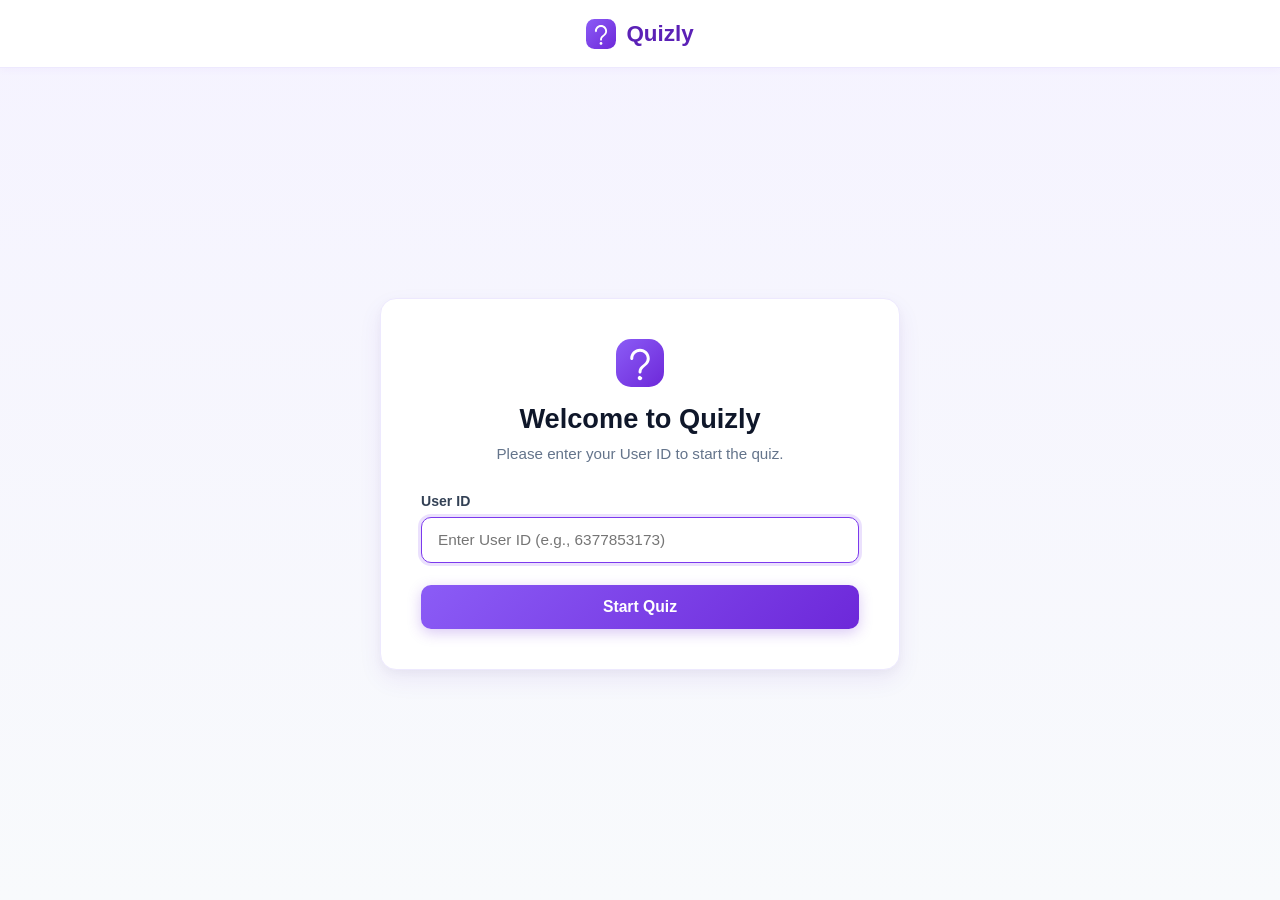
==== index.html @ 2742ebb7 "Initial quiz website" ====
<!DOCTYPE html>
<html lang="en">
<head>
  <meta charset="UTF-8">
  <meta name="viewport" content="width=device-width, initial-scale=1.0">
  <title>Quizly - Login</title>
  <link rel="stylesheet" href="style.css">
</head>

<body>

  <nav class="navbar">
    <div class="nav-brand">

      <svg class="quizly-logo-icon" width="30" height="30"
        viewBox="0 0 32 32" fill="none"
        xmlns="http://www.w3.org/2000/svg">

        <rect width="32" height="32" rx="9"
          fill="url(#nav-quizly-grad)"/>

        <path
          d="M16 6.5C12.41 6.5 9.5 9.41 9.5 13C9.5 13.55 9.95 14 10.5 14C11.05 14 11.5 13.55 11.5 13C11.5 10.51 13.51 8.5 16 8.5C18.49 8.5 20.5 10.51 20.5 13C20.5 15.02 19.12 16.19 17.69 17.41C16.32 18.58 15 19.78 15 22C15 22.55 15.45 23 16 23C16.55 23 17 22.55 17 22C17 20.42 18.06 19.46 19.31 18.39C20.88 17.05 22.5 15.53 22.5 13C22.5 9.41 19.59 6.5 16 6.5ZM16 24.5C15.17 24.5 14.5 25.17 14.5 26C14.5 26.83 15.17 27.5 16 27.5C16.83 27.5 17.5 26.83 17.5 26C17.5 25.17 16.83 24.5 16 24.5Z"
          fill="white"/>

        <defs>
          <linearGradient id="nav-quizly-grad"
            x1="0" y1="0" x2="32" y2="32"
            gradientUnits="userSpaceOnUse">

            <stop stop-color="#8B5CF6"/>
            <stop offset="1" stop-color="#6D28D9"/>

          </linearGradient>
        </defs>

      </svg>

      <span class="logo">Quizly</span>
    </div>
  </nav>


  <main class="container">

    <div class="card login-card">

      <div class="card-logo-badge">

        <svg class="quizly-badge-icon" width="48" height="48"
          viewBox="0 0 32 32" fill="none"
          xmlns="http://www.w3.org/2000/svg">

          <rect width="32" height="32" rx="10"
            fill="url(#card-quizly-grad)"/>

          <path
            d="M16 6.5C12.41 6.5 9.5 9.41 9.5 13C9.5 13.55 9.95 14 10.5 14C11.05 14 11.5 13.55 11.5 13C11.5 10.51 13.51 8.5 16 8.5C18.49 8.5 20.5 10.51 20.5 13C20.5 15.02 19.12 16.19 17.69 17.41C16.32 18.58 15 19.78 15 22C15 22.55 15.45 23 16 23C16.55 23 17 22.55 17 22C17 20.42 18.06 19.46 19.31 18.39C20.88 17.05 22.5 15.53 22.5 13C22.5 9.41 19.59 6.5 16 6.5ZM16 24.5C15.17 24.5 14.5 25.17 14.5 26C14.5 26.83 15.17 27.5 16 27.5C16.83 27.5 17.5 26.83 17.5 26C17.5 25.17 16.83 25.5 16 24.5Z"
            fill="white"/>

          <defs>
            <linearGradient id="card-quizly-grad"
              x1="0" y1="0" x2="32" y2="32"
              gradientUnits="userSpaceOnUse">

              <stop stop-color="#8B5CF6"/>
              <stop offset="1" stop-color="#6D28D9"/>

            </linearGradient>
          </defs>

        </svg>

      </div>


      <h1 class="title">Welcome to Quizly</h1>

      <p class="subtitle">
        Please enter your User ID to start the quiz.
      </p>


      <form id="userIdForm" onsubmit="handleStartQuiz(event)">

        <div class="form-group">

          <label for="userIdInput">User ID</label>

          <input
            type="text"
            id="userIdInput"
            placeholder="Enter User ID (e.g., 6377853173)"
            autocomplete="off"
            required
          >

        </div>


        <div id="errorMessage"
          class="error-message"
          style="display: none;">
        </div>


        <button type="submit" class="btn btn-primary">
          Start Quiz
        </button>

      </form>

    </div>

  </main>


  <script src="script.js"></script>

</body>
</html>
---- style.css ----
:root {
  --primary: #7c3aed;
  --primary-hover: #6d28d9;
  --primary-active: #5b21b6;

  --primary-soft: #f5f3ff;
  --primary-border: #ddd6fe;

  --secondary-bg: #f1f5f9;

  --success: #10b981;
  --success-hover: #059669;

  --danger: #ef4444;
  --danger-bg: #fef2f2;
  --danger-border: #fecaca;

  --text-main: #0f172a;
  --text-muted: #64748b;

  --card-bg: #ffffff;
  --page-bg: #f8fafc;
  --border-color: #e2e8f0;

  --radius-sm: 8px;
  --radius-md: 12px;
  --radius-lg: 16px;
}


* {
  box-sizing: border-box;
  margin: 0;
  padding: 0;
  font-family: Arial, Helvetica, sans-serif;
}


body {
  min-height: 100vh;
  background: linear-gradient(
    180deg,
    #f5f3ff 0%,
    #f8fafc 100%
  );
  color: var(--text-main);
  display: flex;
  flex-direction: column;
}



.navbar {
  height: 68px;
  background: #ffffff;
  display: flex;
  justify-content: center;
  align-items: center;
  padding: 0 32px;
  border-bottom: 1px solid #ede9fe;
  box-shadow: 0 2px 8px rgba(124, 58, 237, 0.04);
}


.nav-brand {
  display: flex;
  align-items: center;
  gap: 10px;
}


.quizly-logo-icon {
  display: block;
}


.logo {
  font-size: 1.4rem;
  font-weight: bold;
  color: var(--primary-active);
}


.container {
  width: 100%;
  max-width: 680px;
  padding: 32px 20px;
  margin: auto;
  display: flex;
  justify-content: center;
  align-items: center;
}



.card {
  width: 100%;
  max-width: 520px;
  background: var(--card-bg);
  border: 1px solid #ede9fe;
  border-radius: var(--radius-lg);
  box-shadow:
    0 10px 25px rgba(91, 33, 182, 0.07),
    0 4px 10px rgba(15, 23, 42, 0.03);
  padding: 40px;
}



.login-card {
  text-align: center;
}


.card-logo-badge {
  display: flex;
  justify-content: center;
  align-items: center;
  margin-bottom: 16px;
}


.title {
  font-size: 1.7rem;
  font-weight: bold;
  color: var(--text-main);
  text-align: center;
  margin-bottom: 8px;
}


.subtitle {
  font-size: 0.95rem;
  color: var(--text-muted);
  text-align: center;
  line-height: 1.5;
  margin-bottom: 28px;
}



.form-group {
  text-align: left;
  margin-bottom: 22px;
}


.form-group label {
  display: block;
  font-size: 0.88rem;
  font-weight: 600;
  color: #334155;
  margin-bottom: 8px;
}


.form-group input {
  width: 100%;
  padding: 13px 16px;
  font-size: 0.96rem;
  color: var(--text-main);
  background: #fafafa;
  border: 1.5px solid var(--border-color);
  border-radius: 10px;
  outline: none;
}


.form-group input:focus {
  background: #ffffff;
  border-color: var(--primary);
  box-shadow: 0 0 0 3px rgba(124, 58, 237, 0.15);
}




.error-message {
  background: var(--danger-bg);
  color: var(--danger);
  border: 1px solid var(--danger-border);
  border-radius: var(--radius-sm);
  padding: 12px 16px;
  margin-bottom: 20px;
  font-size: 0.88rem;
  text-align: center;
  line-height: 1.4;
}




.btn {
  width: 100%;
  padding: 13px 22px;
  border: none;
  border-radius: 10px;
  font-size: 0.98rem;
  font-weight: 600;
  cursor: pointer;
  transition: 0.2s;
}


.btn:disabled {
  opacity: 0.45;
  cursor: not-allowed;
}


.btn-primary {
  background: linear-gradient(
    135deg,
    #8b5cf6 0%,
    #6d28d9 100%
  );
  color: white;
  box-shadow: 0 4px 14px rgba(109, 40, 217, 0.25);
}


.btn-primary:hover:not(:disabled) {
  background: linear-gradient(
    135deg,
    #7c3aed 0%,
    #5b21b6 100%
  );
  transform: translateY(-1px);
}


.btn-secondary {
  background: var(--secondary-bg);
  color: #334155;
  border: 1px solid var(--border-color);
}


.btn-secondary:hover:not(:disabled) {
  background: #e2e8f0;
  transform: translateY(-1px);
}


.btn-success {
  background: linear-gradient(
    135deg,
    #10b981 0%,
    #059669 100%
  );
  color: white;
  box-shadow: 0 4px 14px rgba(16, 185, 129, 0.25);
}


.btn-success:hover:not(:disabled) {
  background: linear-gradient(
    135deg,
    #059669 0%,
    #047857 100%
  );
  transform: translateY(-1px);
}




.quiz-card {
  max-width: 580px;
}


.quiz-header {
  display: flex;
  justify-content: space-between;
  align-items: center;
  margin-bottom: 24px;
  padding-bottom: 16px;
  border-bottom: 1px solid #ede9fe;
}


.user-badge {
  background: var(--primary-soft);
  color: var(--primary-active);
  border: 1px solid var(--primary-border);
  padding: 6px 14px;
  border-radius: 20px;
  font-size: 0.85rem;
  font-weight: 600;
}


.question-counter {
  background: #f8fafc;
  color: var(--text-muted);
  border: 1px solid var(--border-color);
  padding: 6px 12px;
  border-radius: 20px;
  font-size: 0.88rem;
  font-weight: 600;
}


.question-section {
  margin-bottom: 28px;
}


.question-text {
  font-size: 1.25rem;
  font-weight: bold;
  line-height: 1.45;
  color: var(--text-main);
  margin-bottom: 22px;
}


.options-container {
  display: flex;
  flex-direction: column;
  gap: 12px;
}


.option-item {
  display: flex;
  align-items: center;
  padding: 15px 18px;
  border: 1.5px solid var(--border-color);
  border-radius: var(--radius-md);
  background: white;
  color: #334155;
  font-size: 0.96rem;
  line-height: 1.4;
  cursor: pointer;
  user-select: none;
}


.option-item:hover {
  background: #faf5ff;
  border-color: #c4b5fd;
}


.option-item.selected {
  background: var(--primary-soft);
  border-color: var(--primary);
  color: var(--primary-active);
  font-weight: 600;
}


.option-item input[type="radio"] {
  width: 18px;
  height: 18px;
  margin-right: 14px;
  accent-color: var(--primary);
  cursor: pointer;
}


.quiz-footer {
  display: flex;
  gap: 14px;
  justify-content: space-between;
  margin-top: 10px;
}


.quiz-footer .btn {
  flex: 1;
}




.result-card {
  max-width: 500px;
  text-align: center;
}


.result-badge-icon {
  width: 64px;
  height: 64px;
  margin: 0 auto 16px;
  display: flex;
  justify-content: center;
  align-items: center;
  background: var(--primary-soft);
  border: 1.5px solid var(--primary-border);
  border-radius: 50%;
}


.score-banner {
  display: flex;
  flex-direction: column;
  align-items: center;
  gap: 4px;
  background: linear-gradient(
    135deg,
    #f5f3ff 0%,
    #ede9fe 100%
  );
  border: 1.5px solid var(--primary-border);
  border-radius: 14px;
  padding: 22px 20px;
  margin-bottom: 24px;
}


.score-banner-label {
  font-size: 0.8rem;
  font-weight: bold;
  color: var(--primary-hover);
  text-transform: uppercase;
  letter-spacing: 0.06em;
}


.result-value.highlight {
  color: var(--primary-active);
  font-size: 2.6rem;
  font-weight: bold;
}


.result-details {
  background: #f8fafc;
  border: 1px solid var(--border-color);
  border-radius: var(--radius-md);
  padding: 18px 20px;
  margin-bottom: 28px;
}


.result-item {
  display: flex;
  justify-content: space-between;
  align-items: center;
  padding: 6px 0;
  margin-bottom: 6px;
  font-size: 0.95rem;
  border-bottom: 1px dashed #e2e8f0;
}


.result-item:last-child {
  border-bottom: none;
  margin-bottom: 0;
}


.result-label {
  color: var(--text-muted);
}


.result-value {
  color: var(--text-main);
  font-weight: bold;
}




@media (max-width: 640px) {

  .navbar {
    height: 60px;
    padding: 0 18px;
  }


  .logo {
    font-size: 1.25rem;
  }


  .container {
    padding: 18px 12px;
  }


  .card {
    padding: 28px 18px;
    border-radius: 14px;
  }


  .title {
    font-size: 1.45rem;
  }


  .subtitle {
    font-size: 0.9rem;
    margin-bottom: 22px;
  }


  .question-text {
    font-size: 1.12rem;
    margin-bottom: 18px;
  }


  .option-item {
    padding: 13px 14px;
    font-size: 0.92rem;
  }


  .quiz-footer {
    gap: 8px;
  }


  .score-banner {
    padding: 18px;
  }


  .result-value.highlight {
    font-size: 2.2rem;
  }

}
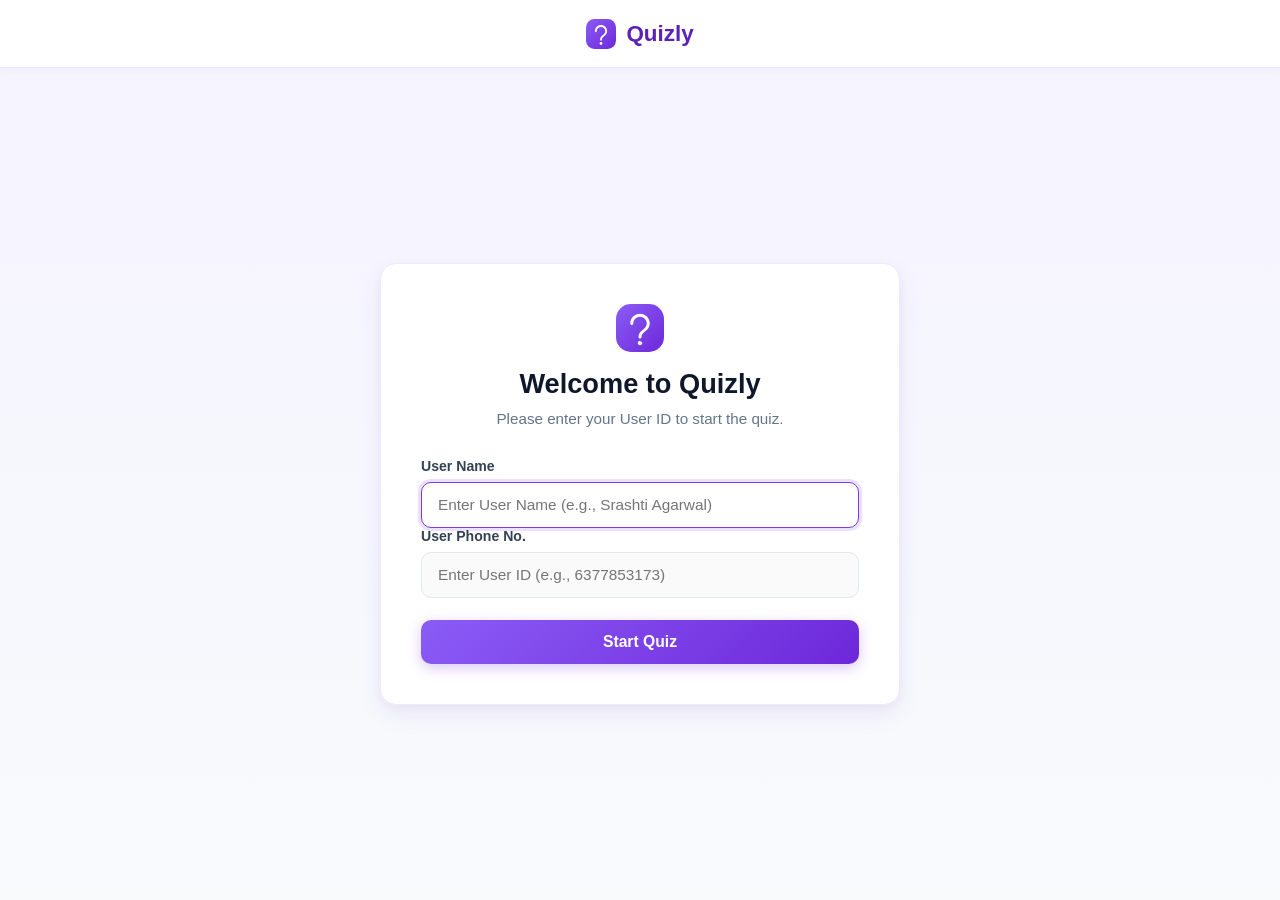
==== commit b4dc11b7: "add timer and question logic to the code" ====
--- a/index.html
+++ b/index.html
@@ -86,11 +86,22 @@
 
         <div class="form-group">
 
-          <label for="userIdInput">User ID</label>
+          <label for="userNameInput">User Name</label>
+
+          <input
+            type="text"
+            id="userNameInput"
+            placeholder="Enter User Name (e.g., Srashti Agarwal)"
+            autocomplete="off"
+            required
+          >
+          <label for="userIdInput">User Phone No.</label>
 
           <input
             type="text"
             id="userIdInput"
+            pattern="[0-9]{10}" 
+            maxlength="10"
             placeholder="Enter User ID (e.g., 6377853173)"
             autocomplete="off"
             required
--- a/style.css
+++ b/style.css
@@ -1,4 +1,3 @@
-
 :root {
   --primary: #7c3aed;
   --primary-hover: #6d28d9;
@@ -39,11 +38,9 @@
 
 body {
   min-height: 100vh;
-  background: linear-gradient(
-    180deg,
-    #f5f3ff 0%,
-    #f8fafc 100%
-  );
+  background: linear-gradient(180deg,
+      #f5f3ff 0%,
+      #f8fafc 100%);
   color: var(--text-main);
   display: flex;
   flex-direction: column;
@@ -210,22 +207,18 @@
 
 
 .btn-primary {
-  background: linear-gradient(
-    135deg,
-    #8b5cf6 0%,
-    #6d28d9 100%
-  );
+  background: linear-gradient(135deg,
+      #8b5cf6 0%,
+      #6d28d9 100%);
   color: white;
   box-shadow: 0 4px 14px rgba(109, 40, 217, 0.25);
 }
 
 
 .btn-primary:hover:not(:disabled) {
-  background: linear-gradient(
-    135deg,
-    #7c3aed 0%,
-    #5b21b6 100%
-  );
+  background: linear-gradient(135deg,
+      #7c3aed 0%,
+      #5b21b6 100%);
   transform: translateY(-1px);
 }
 
@@ -244,22 +237,18 @@
 
 
 .btn-success {
-  background: linear-gradient(
-    135deg,
-    #10b981 0%,
-    #059669 100%
-  );
+  background: linear-gradient(135deg,
+      #10b981 0%,
+      #059669 100%);
   color: white;
   box-shadow: 0 4px 14px rgba(16, 185, 129, 0.25);
 }
 
 
 .btn-success:hover:not(:disabled) {
-  background: linear-gradient(
-    135deg,
-    #059669 0%,
-    #047857 100%
-  );
+  background: linear-gradient(135deg,
+      #059669 0%,
+      #047857 100%);
   transform: translateY(-1px);
 }
 
@@ -284,6 +273,16 @@
 .user-badge {
   background: var(--primary-soft);
   color: var(--primary-active);
+  border: 1px solid var(--primary-border);
+  padding: 6px 14px;
+  border-radius: 20px;
+  font-size: 0.85rem;
+  font-weight: 600;
+}
+
+.timer-badge {
+  background: #f5dddc;
+  color: #f1482b;
   border: 1px solid var(--primary-border);
   padding: 6px 14px;
   border-radius: 20px;
@@ -401,11 +400,9 @@
   flex-direction: column;
   align-items: center;
   gap: 4px;
-  background: linear-gradient(
-    135deg,
-    #f5f3ff 0%,
-    #ede9fe 100%
-  );
+  background: linear-gradient(135deg,
+      #f5f3ff 0%,
+      #ede9fe 100%);
   border: 1.5px solid var(--primary-border);
   border-radius: 14px;
   padding: 22px 20px;
@@ -465,7 +462,419 @@
   font-weight: bold;
 }
 
-
+.text-success {
+  color: var(--success) !important;
+}
+
+.text-danger {
+  color: var(--danger) !important;
+}
+
+.text-muted {
+  color: var(--text-muted) !important;
+}
+
+.font-semibold {
+  font-weight: 600;
+}
+
+/* Result Page Container & Layout */
+.result-page-container {
+  max-width: 820px;
+  flex-direction: column;
+  gap: 24px;
+  align-items: stretch;
+}
+
+.result-page-container .result-card {
+  max-width: 100%;
+}
+
+.score-percentage-badge {
+  display: inline-block;
+  margin-top: 8px;
+  background: var(--primary);
+  color: #ffffff;
+  padding: 4px 14px;
+  border-radius: 20px;
+  font-size: 0.88rem;
+  font-weight: 700;
+  letter-spacing: 0.03em;
+  box-shadow: 0 2px 6px rgba(124, 58, 237, 0.25);
+}
+
+.result-action-buttons {
+  display: flex;
+  gap: 12px;
+  margin-top: 10px;
+}
+
+.result-action-buttons .btn {
+  flex: 1;
+  text-decoration: none;
+  display: inline-flex;
+  justify-content: center;
+  align-items: center;
+}
+
+.btn-review-jump {
+  background: linear-gradient(135deg, #7c3aed 0%, #5b21b6 100%);
+  color: #ffffff;
+}
+
+/* Review Section */
+.review-section {
+  max-width: 100%;
+  padding: 36px 32px;
+}
+
+.review-section-header {
+  margin-bottom: 22px;
+  padding-bottom: 16px;
+  border-bottom: 1px solid var(--border-color);
+}
+
+.review-title {
+  font-size: 1.45rem;
+  font-weight: 700;
+  color: var(--text-main);
+  margin-bottom: 6px;
+}
+
+.review-subtitle {
+  font-size: 0.92rem;
+  color: var(--text-muted);
+  line-height: 1.5;
+}
+
+/* Review Filter Tabs */
+.review-filter-tabs {
+  display: flex;
+  flex-wrap: wrap;
+  gap: 10px;
+  margin-bottom: 26px;
+}
+
+.filter-btn {
+  display: inline-flex;
+  align-items: center;
+  gap: 8px;
+  padding: 9px 16px;
+  background: #f8fafc;
+  color: #475569;
+  border: 1.5px solid var(--border-color);
+  border-radius: 22px;
+  font-size: 0.9rem;
+  font-weight: 600;
+  cursor: pointer;
+  transition: all 0.2s ease;
+}
+
+.filter-btn:hover {
+  background: #f1f5f9;
+  border-color: #cbd5e1;
+}
+
+.filter-btn.active {
+  background: linear-gradient(135deg, #8b5cf6 0%, #6d28d9 100%);
+  color: #ffffff;
+  border-color: transparent;
+  box-shadow: 0 4px 12px rgba(109, 40, 217, 0.22);
+}
+
+.filter-count {
+  display: inline-block;
+  padding: 2px 8px;
+  border-radius: 12px;
+  font-size: 0.78rem;
+  background: rgba(0, 0, 0, 0.07);
+}
+
+.filter-btn.active .filter-count {
+  background: rgba(255, 255, 255, 0.25);
+  color: #ffffff;
+}
+
+/* Questions Review List & Cards */
+.questions-review-list {
+  display: flex;
+  flex-direction: column;
+  gap: 20px;
+}
+
+.review-card {
+  background: #ffffff;
+  border: 1.5px solid var(--border-color);
+  border-radius: var(--radius-md);
+  padding: 22px 24px;
+  transition: box-shadow 0.2s ease;
+  box-shadow: 0 2px 6px rgba(15, 23, 42, 0.03);
+}
+
+.review-card:hover {
+  box-shadow: 0 6px 18px rgba(91, 33, 182, 0.08);
+}
+
+.review-card.card-correct {
+  border-left: 5px solid var(--success);
+}
+
+.review-card.card-incorrect {
+  border-left: 5px solid var(--danger);
+}
+
+.review-card.card-skipped {
+  border-left: 5px solid #94a3b8;
+}
+
+.review-card-header {
+  display: flex;
+  justify-content: space-between;
+  align-items: center;
+  margin-bottom: 14px;
+}
+
+.review-q-index {
+  font-size: 0.84rem;
+  font-weight: 700;
+  color: var(--text-muted);
+  text-transform: uppercase;
+  letter-spacing: 0.04em;
+}
+
+.status-badge {
+  display: inline-flex;
+  align-items: center;
+  gap: 5px;
+  padding: 4px 12px;
+  border-radius: 16px;
+  font-size: 0.82rem;
+  font-weight: 700;
+}
+
+.badge-correct {
+  background: #ecfdf5;
+  color: #065f46;
+  border: 1px solid #a7f3d0;
+}
+
+.badge-incorrect {
+  background: var(--danger-bg);
+  color: #991b1b;
+  border: 1px solid var(--danger-border);
+}
+
+.badge-skipped {
+  background: #f1f5f9;
+  color: #475569;
+  border: 1px solid #cbd5e1;
+}
+
+.review-question-text {
+  font-size: 1.1rem;
+  font-weight: 700;
+  color: var(--text-main);
+  line-height: 1.5;
+  margin-bottom: 18px;
+}
+
+/* Options Container */
+.review-options-container {
+  display: flex;
+  flex-direction: column;
+  gap: 10px;
+  margin-bottom: 16px;
+}
+
+.review-option-item {
+  display: flex;
+  justify-content: space-between;
+  align-items: center;
+  padding: 12px 16px;
+  border-radius: var(--radius-sm);
+  border: 1.5px solid var(--border-color);
+  background: #fafafa;
+  font-size: 0.94rem;
+  line-height: 1.4;
+  gap: 12px;
+  transition: all 0.15s ease;
+}
+
+.review-option-item .option-left {
+  display: flex;
+  align-items: center;
+  gap: 12px;
+}
+
+.option-letter-badge {
+  display: inline-flex;
+  align-items: center;
+  justify-content: center;
+  width: 26px;
+  height: 26px;
+  border-radius: 50%;
+  background: #e2e8f0;
+  color: #334155;
+  font-weight: 700;
+  font-size: 0.82rem;
+  flex-shrink: 0;
+}
+
+.option-text-content {
+  color: #334155;
+}
+
+.option-pill-tag {
+  display: inline-flex;
+  align-items: center;
+  padding: 3px 10px;
+  border-radius: 12px;
+  font-size: 0.78rem;
+  font-weight: 700;
+  white-space: nowrap;
+  flex-shrink: 0;
+}
+
+.tag-success {
+  background: #d1fae5;
+  color: #065f46;
+  border: 1px solid #6ee7b7;
+}
+
+.tag-danger {
+  background: #fee2e2;
+  color: #991b1b;
+  border: 1px solid #fca5a5;
+}
+
+.tag-correct-key {
+  background: #ecfdf5;
+  color: #047857;
+  border: 1px solid #a7f3d0;
+}
+
+.review-option-item.is-user-correct {
+  background: #f0fdf4;
+  border-color: #34d399;
+}
+
+.review-option-item.is-user-correct .option-letter-badge {
+  background: #10b981;
+  color: #ffffff;
+}
+
+.review-option-item.is-user-wrong {
+  background: #fff1f2;
+  border-color: #f87171;
+}
+
+.review-option-item.is-user-wrong .option-letter-badge {
+  background: #ef4444;
+  color: #ffffff;
+}
+
+.review-option-item.is-correct-answer {
+  background: #f0fdf4;
+  border-color: #6ee7b7;
+  border-style: dashed;
+}
+
+.review-option-item.is-correct-answer .option-letter-badge {
+  background: #10b981;
+  color: #ffffff;
+}
+
+.review-option-item.is-neutral {
+  background: #ffffff;
+  border-color: #e2e8f0;
+  color: #64748b;
+}
+
+/* Answer Summary Callout */
+.review-answer-summary {
+  background: #f8fafc;
+  border-radius: var(--radius-sm);
+  border: 1px solid var(--border-color);
+  padding: 13px 16px;
+  display: flex;
+  flex-direction: column;
+  gap: 6px;
+}
+
+.review-answer-summary.summary-correct {
+  background: #f0fdf4;
+  border-color: #bbf7d0;
+}
+
+.review-answer-summary.summary-incorrect {
+  background: #fef2f2;
+  border-color: #fecaca;
+}
+
+.review-answer-summary.summary-skipped {
+  background: #f8fafc;
+  border-color: #e2e8f0;
+}
+
+.summary-line {
+  display: flex;
+  flex-wrap: wrap;
+  gap: 8px;
+  font-size: 0.9rem;
+  align-items: baseline;
+}
+
+.summary-label {
+  font-weight: 700;
+  color: #334155;
+  min-width: 105px;
+}
+
+.summary-value {
+  font-weight: 500;
+}
+
+/* Review Empty State */
+.review-empty-state {
+  text-align: center;
+  padding: 38px 20px;
+  background: #f8fafc;
+  border-radius: var(--radius-md);
+  border: 1.5px dashed var(--border-color);
+}
+
+.review-empty-state .empty-icon {
+  font-size: 2.2rem;
+  margin-bottom: 8px;
+}
+
+.review-empty-state .empty-title {
+  font-size: 1.12rem;
+  font-weight: 700;
+  color: var(--text-main);
+  margin-bottom: 4px;
+}
+
+.review-empty-state .empty-desc {
+  font-size: 0.9rem;
+  color: var(--text-muted);
+}
+
+/* Review Bottom Actions */
+.review-bottom-actions {
+  margin-top: 28px;
+  display: flex;
+  gap: 12px;
+  justify-content: center;
+}
+
+.review-bottom-actions .btn {
+  max-width: 220px;
+  text-decoration: none;
+  display: inline-flex;
+  justify-content: center;
+  align-items: center;
+}
 
 
 @media (max-width: 640px) {
@@ -487,8 +896,16 @@
 
 
   .card {
-    padding: 28px 18px;
+    padding: 24px 16px;
     border-radius: 14px;
+  }
+
+  .review-section {
+    padding: 22px 14px;
+  }
+
+  .review-card {
+    padding: 18px 14px;
   }
 
 
@@ -529,4 +946,36 @@
     font-size: 2.2rem;
   }
 
+  .result-action-buttons {
+    flex-direction: column;
+  }
+
+  .review-bottom-actions {
+    flex-direction: column;
+    align-items: stretch;
+  }
+
+  .review-bottom-actions .btn {
+    max-width: 100%;
+  }
+
+  .review-filter-tabs {
+    gap: 6px;
+  }
+
+  .filter-btn {
+    padding: 8px 12px;
+    font-size: 0.82rem;
+  }
+
+  .review-option-item {
+    flex-direction: column;
+    align-items: flex-start;
+    gap: 6px;
+  }
+
+  .option-pill-tag {
+    align-self: flex-start;
+  }
+
 }
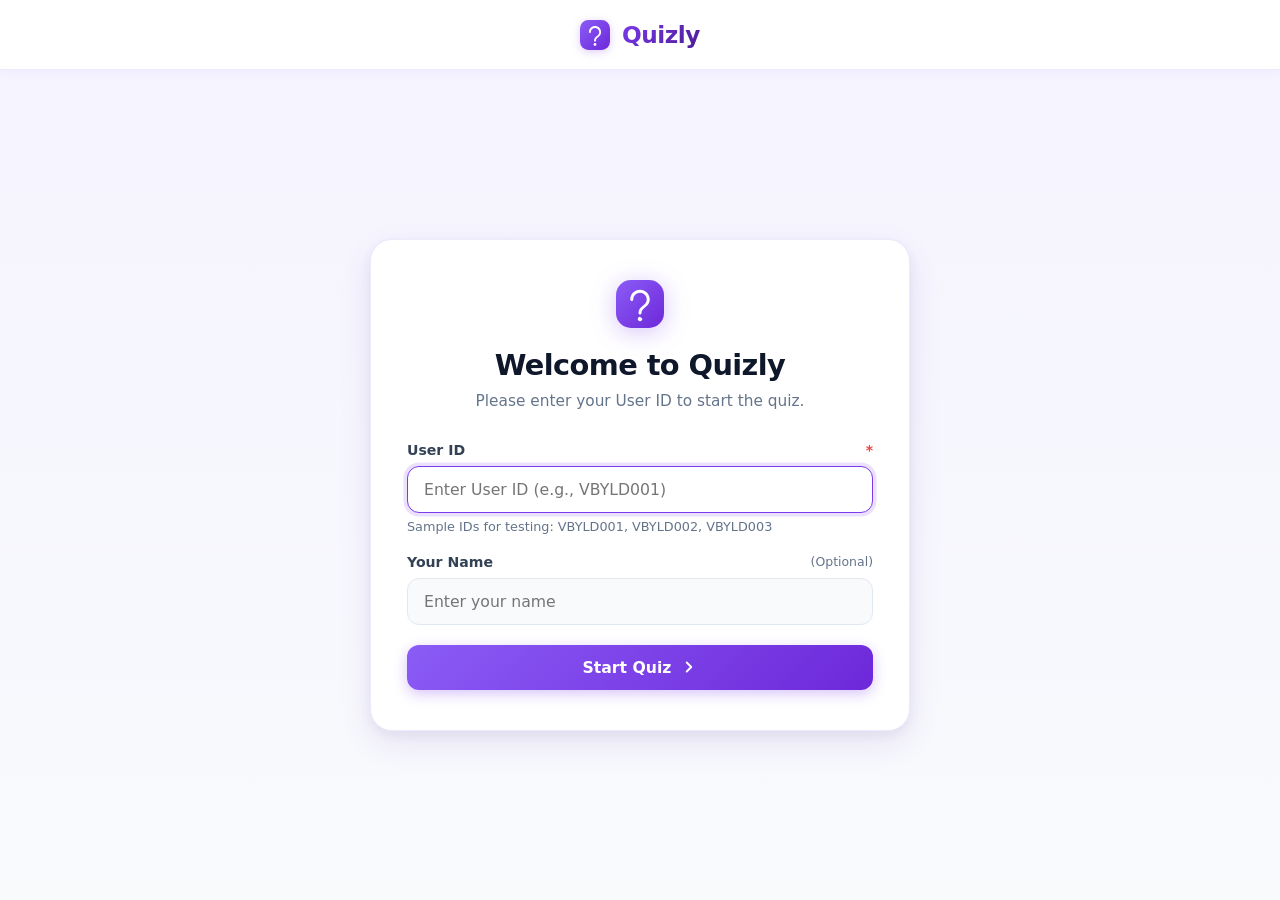
==== commit e675eef7: "Improved quiz design and submit popup" ====
--- a/index.html
+++ b/index.html
@@ -85,39 +85,37 @@
       <form id="userIdForm" onsubmit="handleStartQuiz(event)">
 
         <div class="form-group">
+          <label for="userIdInput">User ID <span class="required-star">*</span></label>
+          <input
+            type="text"
+            id="userIdInput"
+            placeholder="Enter User ID (e.g., VBYLD001)"
+            autocomplete="off"
+            required
+          >
+          <span class="field-hint">Sample IDs for testing: VBYLD001, VBYLD002, VBYLD003</span>
+        </div>
 
-          <label for="userNameInput">User Name</label>
-
+        <div class="form-group">
+          <label for="userNameInput">Your Name <span class="optional-tag">(Optional)</span></label>
           <input
             type="text"
             id="userNameInput"
-            placeholder="Enter User Name (e.g., Srashti Agarwal)"
+            placeholder="Enter your name"
             autocomplete="off"
-            required
           >
-          <label for="userIdInput">User Phone No.</label>
-
-          <input
-            type="text"
-            id="userIdInput"
-            pattern="[0-9]{10}" 
-            maxlength="10"
-            placeholder="Enter User ID (e.g., 6377853173)"
-            autocomplete="off"
-            required
-          >
-
         </div>
-
 
         <div id="errorMessage"
           class="error-message"
           style="display: none;">
         </div>
 
-
-        <button type="submit" class="btn btn-primary">
-          Start Quiz
+        <button type="submit" class="btn btn-primary btn-start">
+          <span>Start Quiz</span>
+          <svg width="18" height="18" viewBox="0 0 24 24" fill="none" stroke="currentColor" stroke-width="2.5" stroke-linecap="round" stroke-linejoin="round">
+            <polyline points="9 18 15 12 9 6"></polyline>
+          </svg>
         </button>
 
       </form>
--- a/style.css
+++ b/style.css
@@ -2,273 +2,342 @@
   --primary: #7c3aed;
   --primary-hover: #6d28d9;
   --primary-active: #5b21b6;
-
   --primary-soft: #f5f3ff;
   --primary-border: #ddd6fe;
 
-  --secondary-bg: #f1f5f9;
+  --secondary-bg: #f8fafc;
+  --secondary-hover: #f1f5f9;
+  --secondary-border: #e2e8f0;
 
   --success: #10b981;
   --success-hover: #059669;
+  --success-soft: #ecfdf5;
+  --success-border: #a7f3d0;
+
+  --warning: #f59e0b;
+  --warning-soft: #fffbeb;
+  --warning-border: #fde68a;
 
   --danger: #ef4444;
+  --danger-hover: #dc2626;
   --danger-bg: #fef2f2;
   --danger-border: #fecaca;
 
   --text-main: #0f172a;
+  --text-secondary: #334155;
   --text-muted: #64748b;
 
   --card-bg: #ffffff;
-  --page-bg: #f8fafc;
+  --page-bg-start: #f5f3ff;
+  --page-bg-end: #f8fafc;
   --border-color: #e2e8f0;
 
   --radius-sm: 8px;
   --radius-md: 12px;
-  --radius-lg: 16px;
-}
-
+  --radius-lg: 18px;
+  --radius-xl: 22px;
+
+  --shadow-sm: 0 1px 3px rgba(15, 23, 42, 0.06);
+  --shadow-md: 0 4px 14px rgba(91, 33, 182, 0.08), 0 2px 6px rgba(15, 23, 42, 0.04);
+  --shadow-lg: 0 12px 32px rgba(91, 33, 182, 0.1), 0 4px 12px rgba(15, 23, 42, 0.05);
+  --shadow-primary: 0 4px 14px rgba(124, 58, 237, 0.3);
+  --shadow-success: 0 4px 14px rgba(16, 185, 129, 0.28);
+}
 
 * {
   box-sizing: border-box;
   margin: 0;
   padding: 0;
-  font-family: Arial, Helvetica, sans-serif;
-}
-
+  font-family: system-ui, -apple-system, BlinkMacSystemFont, "Segoe UI", Roboto, "Helvetica Neue", Arial, sans-serif;
+}
 
 body {
   min-height: 100vh;
-  background: linear-gradient(180deg,
-      #f5f3ff 0%,
-      #f8fafc 100%);
+  background: linear-gradient(180deg, var(--page-bg-start) 0%, var(--page-bg-end) 100%);
   color: var(--text-main);
   display: flex;
   flex-direction: column;
-}
-
-
-
+  -webkit-font-smoothing: antialiased;
+}
+
+/* Navbar */
 .navbar {
-  height: 68px;
+  height: 70px;
   background: #ffffff;
   display: flex;
   justify-content: center;
   align-items: center;
-  padding: 0 32px;
+  padding: 0 24px;
   border-bottom: 1px solid #ede9fe;
-  box-shadow: 0 2px 8px rgba(124, 58, 237, 0.04);
-}
-
+  box-shadow: 0 2px 10px rgba(124, 58, 237, 0.05);
+  position: sticky;
+  top: 0;
+  z-index: 50;
+}
 
 .nav-brand {
   display: flex;
   align-items: center;
-  gap: 10px;
-}
-
+  gap: 12px;
+}
 
 .quizly-logo-icon {
   display: block;
-}
-
+  filter: drop-shadow(0 2px 4px rgba(124, 58, 237, 0.25));
+}
 
 .logo {
-  font-size: 1.4rem;
-  font-weight: bold;
-  color: var(--primary-active);
-}
-
-
+  font-size: 1.45rem;
+  font-weight: 800;
+  letter-spacing: -0.02em;
+  background: linear-gradient(135deg, #7c3aed 0%, #4c1d95 100%);
+  -webkit-background-clip: text;
+  -webkit-text-fill-color: transparent;
+}
+
+/* Layout Container */
 .container {
   width: 100%;
   max-width: 680px;
-  padding: 32px 20px;
+  padding: 40px 20px;
   margin: auto;
   display: flex;
   justify-content: center;
   align-items: center;
 }
 
-
-
+/* Cards */
 .card {
   width: 100%;
-  max-width: 520px;
+  max-width: 540px;
   background: var(--card-bg);
   border: 1px solid #ede9fe;
-  border-radius: var(--radius-lg);
-  box-shadow:
-    0 10px 25px rgba(91, 33, 182, 0.07),
-    0 4px 10px rgba(15, 23, 42, 0.03);
-  padding: 40px;
-}
-
-
+  border-radius: var(--radius-xl);
+  box-shadow: var(--shadow-lg);
+  padding: 40px 36px;
+  transition: transform 0.2s ease, box-shadow 0.2s ease;
+}
 
 .login-card {
   text-align: center;
 }
 
-
 .card-logo-badge {
   display: flex;
   justify-content: center;
   align-items: center;
-  margin-bottom: 16px;
-}
-
+  margin-bottom: 20px;
+}
+
+.quizly-badge-icon {
+  filter: drop-shadow(0 4px 12px rgba(124, 58, 237, 0.3));
+}
 
 .title {
-  font-size: 1.7rem;
-  font-weight: bold;
+  font-size: 1.8rem;
+  font-weight: 800;
   color: var(--text-main);
-  text-align: center;
+  letter-spacing: -0.02em;
   margin-bottom: 8px;
 }
 
-
 .subtitle {
-  font-size: 0.95rem;
+  font-size: 0.96rem;
   color: var(--text-muted);
-  text-align: center;
   line-height: 1.5;
   margin-bottom: 28px;
 }
 
-
-
+/* Form Styling */
 .form-group {
   text-align: left;
-  margin-bottom: 22px;
-}
-
+  margin-bottom: 20px;
+}
 
 .form-group label {
-  display: block;
+  display: flex;
+  align-items: center;
+  justify-content: space-between;
   font-size: 0.88rem;
-  font-weight: 600;
+  font-weight: 700;
   color: #334155;
   margin-bottom: 8px;
 }
 
+.required-star {
+  color: var(--danger);
+  font-weight: 700;
+}
+
+.optional-tag {
+  font-size: 0.78rem;
+  color: var(--text-muted);
+  font-weight: 500;
+}
 
 .form-group input {
   width: 100%;
   padding: 13px 16px;
-  font-size: 0.96rem;
+  font-size: 0.98rem;
   color: var(--text-main);
-  background: #fafafa;
+  background: #f8fafc;
   border: 1.5px solid var(--border-color);
-  border-radius: 10px;
+  border-radius: var(--radius-md);
   outline: none;
-}
-
+  transition: all 0.2s ease;
+}
+
+.form-group input:hover {
+  border-color: #cbd5e1;
+  background: #ffffff;
+}
 
 .form-group input:focus {
   background: #ffffff;
   border-color: var(--primary);
-  box-shadow: 0 0 0 3px rgba(124, 58, 237, 0.15);
-}
-
-
-
-
+  box-shadow: 0 0 0 3.5px rgba(124, 58, 237, 0.15);
+}
+
+.field-hint {
+  display: block;
+  font-size: 0.8rem;
+  color: var(--text-muted);
+  margin-top: 6px;
+}
+
+/* Error Message */
 .error-message {
   background: var(--danger-bg);
   color: var(--danger);
-  border: 1px solid var(--danger-border);
-  border-radius: var(--radius-sm);
+  border: 1.5px solid var(--danger-border);
+  border-radius: var(--radius-md);
   padding: 12px 16px;
   margin-bottom: 20px;
   font-size: 0.88rem;
+  font-weight: 600;
   text-align: center;
   line-height: 1.4;
-}
-
-
-
-
+  animation: fadeIn 0.2s ease;
+}
+
+@keyframes fadeIn {
+  from { opacity: 0; transform: translateY(-4px); }
+  to { opacity: 1; transform: translateY(0); }
+}
+
+/* Buttons */
 .btn {
   width: 100%;
-  padding: 13px 22px;
+  padding: 13px 24px;
   border: none;
-  border-radius: 10px;
+  border-radius: var(--radius-md);
   font-size: 0.98rem;
-  font-weight: 600;
+  font-weight: 700;
   cursor: pointer;
-  transition: 0.2s;
-}
-
+  display: inline-flex;
+  justify-content: center;
+  align-items: center;
+  gap: 8px;
+  transition: all 0.2s ease;
+  user-select: none;
+}
 
 .btn:disabled {
   opacity: 0.45;
   cursor: not-allowed;
-}
-
+  transform: none !important;
+  box-shadow: none !important;
+}
 
 .btn-primary {
-  background: linear-gradient(135deg,
-      #8b5cf6 0%,
-      #6d28d9 100%);
-  color: white;
-  box-shadow: 0 4px 14px rgba(109, 40, 217, 0.25);
-}
-
+  background: linear-gradient(135deg, #8b5cf6 0%, #6d28d9 100%);
+  color: #ffffff;
+  box-shadow: var(--shadow-primary);
+}
 
 .btn-primary:hover:not(:disabled) {
-  background: linear-gradient(135deg,
-      #7c3aed 0%,
-      #5b21b6 100%);
-  transform: translateY(-1px);
-}
-
+  background: linear-gradient(135deg, #7c3aed 0%, #5b21b6 100%);
+  transform: translateY(-2px);
+  box-shadow: 0 6px 18px rgba(109, 40, 217, 0.35);
+}
+
+.btn-primary:active:not(:disabled) {
+  transform: translateY(0);
+  box-shadow: var(--shadow-primary);
+}
 
 .btn-secondary {
-  background: var(--secondary-bg);
-  color: #334155;
-  border: 1px solid var(--border-color);
-}
-
+  background: #ffffff;
+  color: var(--text-secondary);
+  border: 1.5px solid var(--border-color);
+  box-shadow: var(--shadow-sm);
+}
 
 .btn-secondary:hover:not(:disabled) {
-  background: #e2e8f0;
-  transform: translateY(-1px);
-}
-
+  background: #f8fafc;
+  border-color: #cbd5e1;
+  color: var(--text-main);
+  transform: translateY(-2px);
+  box-shadow: var(--shadow-md);
+}
+
+.btn-secondary:active:not(:disabled) {
+  transform: translateY(0);
+}
 
 .btn-success {
-  background: linear-gradient(135deg,
-      #10b981 0%,
-      #059669 100%);
-  color: white;
-  box-shadow: 0 4px 14px rgba(16, 185, 129, 0.25);
-}
-
+  background: linear-gradient(135deg, #10b981 0%, #059669 100%);
+  color: #ffffff;
+  box-shadow: var(--shadow-success);
+}
 
 .btn-success:hover:not(:disabled) {
-  background: linear-gradient(135deg,
-      #059669 0%,
-      #047857 100%);
-  transform: translateY(-1px);
-}
-
-
-
-
+  background: linear-gradient(135deg, #059669 0%, #047857 100%);
+  transform: translateY(-2px);
+  box-shadow: 0 6px 18px rgba(16, 185, 129, 0.35);
+}
+
+.btn-success:active:not(:disabled) {
+  transform: translateY(0);
+  box-shadow: var(--shadow-success);
+}
+
+/* Quiz Card & Layout */
 .quiz-card {
-  max-width: 580px;
-}
-
-
+  max-width: 620px;
+  padding: 36px 36px 32px;
+}
+
+/* Progress Bar */
+.quiz-progress-wrapper {
+  margin-bottom: 22px;
+}
+
+.quiz-progress-track {
+  width: 100%;
+  height: 7px;
+  background: #ede9fe;
+  border-radius: 10px;
+  overflow: hidden;
+}
+
+.quiz-progress-fill {
+  height: 100%;
+  background: linear-gradient(90deg, #8b5cf6 0%, #6d28d9 100%);
+  border-radius: 10px;
+  transition: width 0.35s cubic-bezier(0.4, 0, 0.2, 1);
+}
+
+/* Quiz Header */
 .quiz-header {
   display: flex;
   justify-content: space-between;
   align-items: center;
+  gap: 8px;
   margin-bottom: 24px;
-  padding-bottom: 16px;
-  border-bottom: 1px solid #ede9fe;
-}
-
+  padding-bottom: 18px;
+  border-bottom: 1px solid #f1f5f9;
+}
 
 .user-badge {
   background: var(--primary-soft);
@@ -277,19 +346,22 @@
   padding: 6px 14px;
   border-radius: 20px;
   font-size: 0.85rem;
-  font-weight: 600;
+  font-weight: 700;
+  letter-spacing: 0.01em;
 }
 
 .timer-badge {
-  background: #f5dddc;
-  color: #f1482b;
-  border: 1px solid var(--primary-border);
+  background: #fff1f2;
+  color: #e11d48;
+  border: 1px solid #fecdd3;
   padding: 6px 14px;
   border-radius: 20px;
   font-size: 0.85rem;
-  font-weight: 600;
-}
-
+  font-weight: 700;
+  display: inline-flex;
+  align-items: center;
+  gap: 5px;
+}
 
 .question-counter {
   background: #f8fafc;
@@ -297,134 +369,309 @@
   border: 1px solid var(--border-color);
   padding: 6px 12px;
   border-radius: 20px;
-  font-size: 0.88rem;
-  font-weight: 600;
-}
-
-
+  font-size: 0.85rem;
+  font-weight: 700;
+}
+
+/* Question Section */
 .question-section {
   margin-bottom: 28px;
 }
 
-
 .question-text {
   font-size: 1.25rem;
-  font-weight: bold;
-  line-height: 1.45;
+  font-weight: 800;
+  line-height: 1.5;
   color: var(--text-main);
   margin-bottom: 22px;
-}
-
-
+  letter-spacing: -0.01em;
+}
+
+/* Options Container & Cards */
 .options-container {
   display: flex;
   flex-direction: column;
   gap: 12px;
 }
 
-
 .option-item {
   display: flex;
   align-items: center;
-  padding: 15px 18px;
+  padding: 14px 18px;
   border: 1.5px solid var(--border-color);
   border-radius: var(--radius-md);
-  background: white;
-  color: #334155;
-  font-size: 0.96rem;
+  background: #ffffff;
+  color: var(--text-secondary);
+  font-size: 0.98rem;
   line-height: 1.4;
   cursor: pointer;
   user-select: none;
-}
-
+  transition: all 0.2s cubic-bezier(0.4, 0, 0.2, 1);
+  position: relative;
+}
 
 .option-item:hover {
   background: #faf5ff;
   border-color: #c4b5fd;
-}
-
+  transform: translateY(-2px);
+  box-shadow: 0 4px 12px rgba(124, 58, 237, 0.08);
+}
 
 .option-item.selected {
   background: var(--primary-soft);
   border-color: var(--primary);
   color: var(--primary-active);
   font-weight: 600;
-}
-
+  box-shadow: 0 0 0 3px rgba(124, 58, 237, 0.14), 0 4px 12px rgba(124, 58, 237, 0.1);
+  transform: translateY(-1px);
+}
 
 .option-item input[type="radio"] {
-  width: 18px;
-  height: 18px;
+  position: absolute;
+  opacity: 0;
+  width: 0;
+  height: 0;
+  pointer-events: none;
+}
+
+.option-letter {
+  display: inline-flex;
+  justify-content: center;
+  align-items: center;
+  width: 32px;
+  height: 32px;
+  border-radius: 8px;
+  background: #f1f5f9;
+  color: #475569;
+  font-size: 0.88rem;
+  font-weight: 800;
   margin-right: 14px;
-  accent-color: var(--primary);
-  cursor: pointer;
-}
-
-
+  flex-shrink: 0;
+  transition: all 0.2s ease;
+}
+
+.option-item:hover .option-letter {
+  background: #ede9fe;
+  color: var(--primary);
+}
+
+.option-item.selected .option-letter {
+  background: var(--primary);
+  color: #ffffff;
+}
+
+.option-text {
+  flex: 1;
+}
+
+.option-check-circle {
+  width: 20px;
+  height: 20px;
+  border-radius: 50%;
+  border: 2px solid #cbd5e1;
+  margin-left: 12px;
+  flex-shrink: 0;
+  position: relative;
+  transition: all 0.2s ease;
+}
+
+.option-item:hover .option-check-circle {
+  border-color: #a78bfa;
+}
+
+.option-item.selected .option-check-circle {
+  border-color: var(--primary);
+  background: var(--primary);
+}
+
+.option-item.selected .option-check-circle::after {
+  content: "";
+  position: absolute;
+  top: 5px;
+  left: 2px;
+  width: 10px;
+  height: 5px;
+  border-left: 2px solid white;
+  border-bottom: 2px solid white;
+  transform: rotate(-45deg);
+}
+
+/* Quiz Footer Navigation */
 .quiz-footer {
   display: flex;
   gap: 14px;
   justify-content: space-between;
-  margin-top: 10px;
-}
-
+  margin-top: 24px;
+  padding-top: 18px;
+  border-top: 1px solid #f1f5f9;
+}
 
 .quiz-footer .btn {
   flex: 1;
 }
 
-
-
-
+/* Custom Confirmation Modal */
+.modal-backdrop {
+  position: fixed;
+  top: 0;
+  left: 0;
+  right: 0;
+  bottom: 0;
+  background: rgba(15, 23, 42, 0.55);
+  backdrop-filter: blur(4px);
+  -webkit-backdrop-filter: blur(4px);
+  display: flex;
+  justify-content: center;
+  align-items: center;
+  padding: 20px;
+  z-index: 1000;
+  animation: modalBackdropFade 0.2s ease;
+}
+
+@keyframes modalBackdropFade {
+  from { opacity: 0; }
+  to { opacity: 1; }
+}
+
+.modal-card {
+  width: 100%;
+  max-width: 440px;
+  background: #ffffff;
+  border-radius: var(--radius-xl);
+  padding: 32px 28px 28px;
+  text-align: center;
+  box-shadow: 0 20px 40px rgba(15, 23, 42, 0.2);
+  border: 1px solid #ede9fe;
+  animation: modalPop 0.25s cubic-bezier(0.34, 1.56, 0.64, 1);
+}
+
+@keyframes modalPop {
+  from { transform: scale(0.92); opacity: 0; }
+  to { transform: scale(1); opacity: 1; }
+}
+
+.modal-icon-badge {
+  width: 58px;
+  height: 58px;
+  margin: 0 auto 16px;
+  display: flex;
+  justify-content: center;
+  align-items: center;
+  background: var(--warning-soft);
+  color: var(--warning);
+  border: 1.5px solid var(--warning-border);
+  border-radius: 50%;
+}
+
+.modal-title {
+  font-size: 1.45rem;
+  font-weight: 800;
+  color: var(--text-main);
+  margin-bottom: 10px;
+}
+
+.modal-message {
+  font-size: 0.98rem;
+  color: var(--text-secondary);
+  line-height: 1.5;
+  margin-bottom: 8px;
+}
+
+.modal-message strong {
+  color: var(--primary);
+  font-weight: 700;
+}
+
+.modal-submessage {
+  font-size: 0.92rem;
+  color: var(--text-muted);
+  line-height: 1.5;
+  margin-bottom: 24px;
+}
+
+.modal-actions {
+  display: flex;
+  gap: 12px;
+  justify-content: center;
+}
+
+.modal-btn {
+  flex: 1;
+  padding: 12px 18px;
+}
+
+/* Result Card */
 .result-card {
-  max-width: 500px;
+  max-width: 520px;
   text-align: center;
 }
 
-
 .result-badge-icon {
-  width: 64px;
-  height: 64px;
-  margin: 0 auto 16px;
-  display: flex;
-  justify-content: center;
-  align-items: center;
-  background: var(--primary-soft);
+  width: 68px;
+  height: 68px;
+  margin: 0 auto 18px;
+  display: flex;
+  justify-content: center;
+  align-items: center;
+  background: linear-gradient(135deg, #ede9fe 0%, #ddd6fe 100%);
+  color: var(--primary);
+  border: 2px solid var(--primary-border);
+  border-radius: 50%;
+  box-shadow: 0 4px 14px rgba(124, 58, 237, 0.15);
+}
+
+.score-banner {
+  display: flex;
+  flex-direction: column;
+  align-items: center;
+  gap: 6px;
+  background: linear-gradient(135deg, #f5f3ff 0%, #ede9fe 100%);
   border: 1.5px solid var(--primary-border);
-  border-radius: 50%;
-}
-
-
-.score-banner {
-  display: flex;
-  flex-direction: column;
-  align-items: center;
-  gap: 4px;
-  background: linear-gradient(135deg,
-      #f5f3ff 0%,
-      #ede9fe 100%);
-  border: 1.5px solid var(--primary-border);
-  border-radius: 14px;
-  padding: 22px 20px;
-  margin-bottom: 24px;
-}
-
+  border-radius: var(--radius-lg);
+  padding: 24px 20px;
+  margin-bottom: 26px;
+}
 
 .score-banner-label {
   font-size: 0.8rem;
-  font-weight: bold;
+  font-weight: 800;
   color: var(--primary-hover);
   text-transform: uppercase;
-  letter-spacing: 0.06em;
-}
-
+  letter-spacing: 0.08em;
+}
+
+.score-display-row {
+  display: flex;
+  align-items: baseline;
+  gap: 4px;
+}
 
 .result-value.highlight {
   color: var(--primary-active);
-  font-size: 2.6rem;
-  font-weight: bold;
-}
-
+  font-size: 2.8rem;
+  font-weight: 900;
+  line-height: 1;
+}
+
+.score-percentage-badge {
+  display: inline-block;
+  margin-top: 4px;
+  background: var(--primary);
+  color: #ffffff;
+  padding: 4px 14px;
+  border-radius: 20px;
+  font-size: 0.88rem;
+  font-weight: 700;
+  letter-spacing: 0.03em;
+  box-shadow: 0 2px 8px rgba(124, 58, 237, 0.25);
+}
+
+.score-feedback-text {
+  font-size: 0.92rem;
+  color: #4b5563;
+  font-weight: 600;
+  margin-top: 4px;
+}
 
 .result-details {
   background: #f8fafc;
@@ -434,32 +681,35 @@
   margin-bottom: 28px;
 }
 
-
 .result-item {
   display: flex;
   justify-content: space-between;
   align-items: center;
-  padding: 6px 0;
-  margin-bottom: 6px;
+  padding: 10px 0;
   font-size: 0.95rem;
   border-bottom: 1px dashed #e2e8f0;
 }
 
-
 .result-item:last-child {
   border-bottom: none;
-  margin-bottom: 0;
-}
-
+  padding-bottom: 4px;
+}
+
+.result-item:first-child {
+  padding-top: 4px;
+}
 
 .result-label {
   color: var(--text-muted);
-}
-
+  display: flex;
+  align-items: center;
+  gap: 8px;
+  font-weight: 600;
+}
 
 .result-value {
   color: var(--text-main);
-  font-weight: bold;
+  font-weight: 700;
 }
 
 .text-success {
@@ -470,512 +720,79 @@
   color: var(--danger) !important;
 }
 
-.text-muted {
-  color: var(--text-muted) !important;
-}
-
-.font-semibold {
-  font-weight: 600;
-}
-
-/* Result Page Container & Layout */
-.result-page-container {
-  max-width: 820px;
-  flex-direction: column;
-  gap: 24px;
-  align-items: stretch;
-}
-
-.result-page-container .result-card {
-  max-width: 100%;
-}
-
-.score-percentage-badge {
-  display: inline-block;
-  margin-top: 8px;
-  background: var(--primary);
-  color: #ffffff;
-  padding: 4px 14px;
-  border-radius: 20px;
-  font-size: 0.88rem;
-  font-weight: 700;
-  letter-spacing: 0.03em;
-  box-shadow: 0 2px 6px rgba(124, 58, 237, 0.25);
-}
-
-.result-action-buttons {
-  display: flex;
-  gap: 12px;
-  margin-top: 10px;
-}
-
-.result-action-buttons .btn {
-  flex: 1;
-  text-decoration: none;
-  display: inline-flex;
-  justify-content: center;
-  align-items: center;
-}
-
-.btn-review-jump {
-  background: linear-gradient(135deg, #7c3aed 0%, #5b21b6 100%);
-  color: #ffffff;
-}
-
-/* Review Section */
-.review-section {
-  max-width: 100%;
-  padding: 36px 32px;
-}
-
-.review-section-header {
-  margin-bottom: 22px;
-  padding-bottom: 16px;
-  border-bottom: 1px solid var(--border-color);
-}
-
-.review-title {
-  font-size: 1.45rem;
-  font-weight: 700;
-  color: var(--text-main);
-  margin-bottom: 6px;
-}
-
-.review-subtitle {
-  font-size: 0.92rem;
-  color: var(--text-muted);
-  line-height: 1.5;
-}
-
-/* Review Filter Tabs */
-.review-filter-tabs {
-  display: flex;
-  flex-wrap: wrap;
-  gap: 10px;
-  margin-bottom: 26px;
-}
-
-.filter-btn {
-  display: inline-flex;
-  align-items: center;
-  gap: 8px;
-  padding: 9px 16px;
-  background: #f8fafc;
-  color: #475569;
-  border: 1.5px solid var(--border-color);
-  border-radius: 22px;
-  font-size: 0.9rem;
-  font-weight: 600;
-  cursor: pointer;
-  transition: all 0.2s ease;
-}
-
-.filter-btn:hover {
-  background: #f1f5f9;
-  border-color: #cbd5e1;
-}
-
-.filter-btn.active {
-  background: linear-gradient(135deg, #8b5cf6 0%, #6d28d9 100%);
-  color: #ffffff;
-  border-color: transparent;
-  box-shadow: 0 4px 12px rgba(109, 40, 217, 0.22);
-}
-
-.filter-count {
-  display: inline-block;
-  padding: 2px 8px;
-  border-radius: 12px;
-  font-size: 0.78rem;
-  background: rgba(0, 0, 0, 0.07);
-}
-
-.filter-btn.active .filter-count {
-  background: rgba(255, 255, 255, 0.25);
-  color: #ffffff;
-}
-
-/* Questions Review List & Cards */
-.questions-review-list {
-  display: flex;
-  flex-direction: column;
-  gap: 20px;
-}
-
-.review-card {
-  background: #ffffff;
-  border: 1.5px solid var(--border-color);
-  border-radius: var(--radius-md);
-  padding: 22px 24px;
-  transition: box-shadow 0.2s ease;
-  box-shadow: 0 2px 6px rgba(15, 23, 42, 0.03);
-}
-
-.review-card:hover {
-  box-shadow: 0 6px 18px rgba(91, 33, 182, 0.08);
-}
-
-.review-card.card-correct {
-  border-left: 5px solid var(--success);
-}
-
-.review-card.card-incorrect {
-  border-left: 5px solid var(--danger);
-}
-
-.review-card.card-skipped {
-  border-left: 5px solid #94a3b8;
-}
-
-.review-card-header {
-  display: flex;
-  justify-content: space-between;
-  align-items: center;
-  margin-bottom: 14px;
-}
-
-.review-q-index {
-  font-size: 0.84rem;
-  font-weight: 700;
-  color: var(--text-muted);
-  text-transform: uppercase;
-  letter-spacing: 0.04em;
-}
-
-.status-badge {
-  display: inline-flex;
-  align-items: center;
-  gap: 5px;
-  padding: 4px 12px;
-  border-radius: 16px;
-  font-size: 0.82rem;
-  font-weight: 700;
-}
-
-.badge-correct {
-  background: #ecfdf5;
-  color: #065f46;
-  border: 1px solid #a7f3d0;
-}
-
-.badge-incorrect {
-  background: var(--danger-bg);
-  color: #991b1b;
-  border: 1px solid var(--danger-border);
-}
-
-.badge-skipped {
-  background: #f1f5f9;
-  color: #475569;
-  border: 1px solid #cbd5e1;
-}
-
-.review-question-text {
-  font-size: 1.1rem;
-  font-weight: 700;
-  color: var(--text-main);
-  line-height: 1.5;
-  margin-bottom: 18px;
-}
-
-/* Options Container */
-.review-options-container {
-  display: flex;
-  flex-direction: column;
-  gap: 10px;
-  margin-bottom: 16px;
-}
-
-.review-option-item {
-  display: flex;
-  justify-content: space-between;
-  align-items: center;
-  padding: 12px 16px;
-  border-radius: var(--radius-sm);
-  border: 1.5px solid var(--border-color);
-  background: #fafafa;
-  font-size: 0.94rem;
-  line-height: 1.4;
-  gap: 12px;
-  transition: all 0.15s ease;
-}
-
-.review-option-item .option-left {
-  display: flex;
-  align-items: center;
-  gap: 12px;
-}
-
-.option-letter-badge {
-  display: inline-flex;
-  align-items: center;
-  justify-content: center;
-  width: 26px;
-  height: 26px;
-  border-radius: 50%;
-  background: #e2e8f0;
-  color: #334155;
-  font-weight: 700;
-  font-size: 0.82rem;
-  flex-shrink: 0;
-}
-
-.option-text-content {
-  color: #334155;
-}
-
-.option-pill-tag {
-  display: inline-flex;
-  align-items: center;
-  padding: 3px 10px;
-  border-radius: 12px;
-  font-size: 0.78rem;
-  font-weight: 700;
-  white-space: nowrap;
-  flex-shrink: 0;
-}
-
-.tag-success {
-  background: #d1fae5;
-  color: #065f46;
-  border: 1px solid #6ee7b7;
-}
-
-.tag-danger {
-  background: #fee2e2;
-  color: #991b1b;
-  border: 1px solid #fca5a5;
-}
-
-.tag-correct-key {
-  background: #ecfdf5;
-  color: #047857;
-  border: 1px solid #a7f3d0;
-}
-
-.review-option-item.is-user-correct {
-  background: #f0fdf4;
-  border-color: #34d399;
-}
-
-.review-option-item.is-user-correct .option-letter-badge {
-  background: #10b981;
-  color: #ffffff;
-}
-
-.review-option-item.is-user-wrong {
-  background: #fff1f2;
-  border-color: #f87171;
-}
-
-.review-option-item.is-user-wrong .option-letter-badge {
-  background: #ef4444;
-  color: #ffffff;
-}
-
-.review-option-item.is-correct-answer {
-  background: #f0fdf4;
-  border-color: #6ee7b7;
-  border-style: dashed;
-}
-
-.review-option-item.is-correct-answer .option-letter-badge {
-  background: #10b981;
-  color: #ffffff;
-}
-
-.review-option-item.is-neutral {
-  background: #ffffff;
-  border-color: #e2e8f0;
-  color: #64748b;
-}
-
-/* Answer Summary Callout */
-.review-answer-summary {
-  background: #f8fafc;
-  border-radius: var(--radius-sm);
-  border: 1px solid var(--border-color);
-  padding: 13px 16px;
-  display: flex;
-  flex-direction: column;
-  gap: 6px;
-}
-
-.review-answer-summary.summary-correct {
-  background: #f0fdf4;
-  border-color: #bbf7d0;
-}
-
-.review-answer-summary.summary-incorrect {
-  background: #fef2f2;
-  border-color: #fecaca;
-}
-
-.review-answer-summary.summary-skipped {
-  background: #f8fafc;
-  border-color: #e2e8f0;
-}
-
-.summary-line {
-  display: flex;
-  flex-wrap: wrap;
-  gap: 8px;
-  font-size: 0.9rem;
-  align-items: baseline;
-}
-
-.summary-label {
-  font-weight: 700;
-  color: #334155;
-  min-width: 105px;
-}
-
-.summary-value {
-  font-weight: 500;
-}
-
-/* Review Empty State */
-.review-empty-state {
-  text-align: center;
-  padding: 38px 20px;
-  background: #f8fafc;
-  border-radius: var(--radius-md);
-  border: 1.5px dashed var(--border-color);
-}
-
-.review-empty-state .empty-icon {
-  font-size: 2.2rem;
-  margin-bottom: 8px;
-}
-
-.review-empty-state .empty-title {
-  font-size: 1.12rem;
-  font-weight: 700;
-  color: var(--text-main);
-  margin-bottom: 4px;
-}
-
-.review-empty-state .empty-desc {
-  font-size: 0.9rem;
-  color: var(--text-muted);
-}
-
-/* Review Bottom Actions */
-.review-bottom-actions {
-  margin-top: 28px;
-  display: flex;
-  gap: 12px;
-  justify-content: center;
-}
-
-.review-bottom-actions .btn {
-  max-width: 220px;
-  text-decoration: none;
-  display: inline-flex;
-  justify-content: center;
-  align-items: center;
-}
-
-
+/* Responsive adjustments */
 @media (max-width: 640px) {
-
   .navbar {
-    height: 60px;
-    padding: 0 18px;
-  }
-
+    height: 62px;
+    padding: 0 16px;
+  }
 
   .logo {
-    font-size: 1.25rem;
-  }
-
+    font-size: 1.3rem;
+  }
 
   .container {
-    padding: 18px 12px;
-  }
-
+    padding: 20px 14px;
+  }
 
   .card {
+    padding: 26px 18px;
+    border-radius: 16px;
+  }
+
+  .quiz-card {
     padding: 24px 16px;
-    border-radius: 14px;
-  }
-
-  .review-section {
-    padding: 22px 14px;
-  }
-
-  .review-card {
-    padding: 18px 14px;
-  }
-
+  }
 
   .title {
-    font-size: 1.45rem;
-  }
-
+    font-size: 1.5rem;
+  }
 
   .subtitle {
     font-size: 0.9rem;
     margin-bottom: 22px;
   }
 
-
   .question-text {
     font-size: 1.12rem;
     margin-bottom: 18px;
   }
 
-
   .option-item {
-    padding: 13px 14px;
+    padding: 12px 14px;
     font-size: 0.92rem;
   }
 
+  .option-letter {
+    width: 28px;
+    height: 28px;
+    font-size: 0.82rem;
+    margin-right: 10px;
+  }
+
+  .quiz-header {
+    flex-wrap: wrap;
+    gap: 6px;
+  }
+
+  .user-badge, .timer-badge, .question-counter {
+    font-size: 0.78rem;
+    padding: 5px 10px;
+  }
 
   .quiz-footer {
-    gap: 8px;
-  }
-
-
-  .score-banner {
-    padding: 18px;
-  }
-
+    gap: 10px;
+  }
+
+  .modal-card {
+    padding: 24px 18px;
+  }
+
+  .modal-actions {
+    flex-direction: column-reverse;
+  }
 
   .result-value.highlight {
-    font-size: 2.2rem;
-  }
-
-  .result-action-buttons {
-    flex-direction: column;
-  }
-
-  .review-bottom-actions {
-    flex-direction: column;
-    align-items: stretch;
-  }
-
-  .review-bottom-actions .btn {
-    max-width: 100%;
-  }
-
-  .review-filter-tabs {
-    gap: 6px;
-  }
-
-  .filter-btn {
-    padding: 8px 12px;
-    font-size: 0.82rem;
-  }
-
-  .review-option-item {
-    flex-direction: column;
-    align-items: flex-start;
-    gap: 6px;
-  }
-
-  .option-pill-tag {
-    align-self: flex-start;
-  }
-
+    font-size: 2.3rem;
+  }
 }
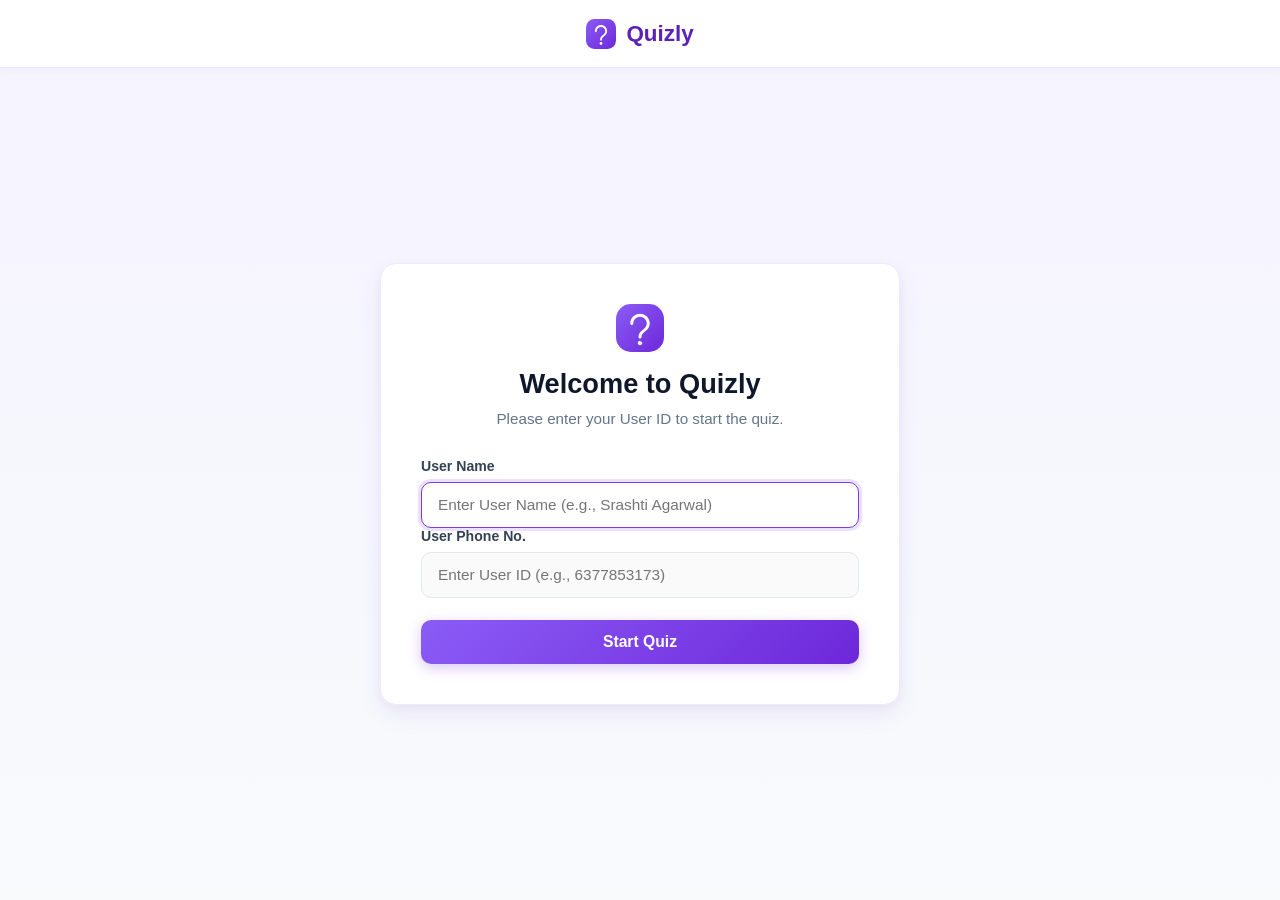
==== commit bb6ad424: "minor updates" ====
--- a/index.html
+++ b/index.html
@@ -85,37 +85,39 @@
       <form id="userIdForm" onsubmit="handleStartQuiz(event)">
 
         <div class="form-group">
-          <label for="userIdInput">User ID <span class="required-star">*</span></label>
+
+          <label for="userNameInput">User Name</label>
+
+          <input
+            type="text"
+            id="userNameInput"
+            placeholder="Enter User Name (e.g., Srashti Agarwal)"
+            autocomplete="off"
+            required
+          >
+          <label for="userIdInput">User Phone No.</label>
+
           <input
             type="text"
             id="userIdInput"
-            placeholder="Enter User ID (e.g., VBYLD001)"
+            pattern="[0-9]{10}" 
+            maxlength="10"
+            placeholder="Enter User ID (e.g., 6377853173)"
             autocomplete="off"
             required
           >
-          <span class="field-hint">Sample IDs for testing: VBYLD001, VBYLD002, VBYLD003</span>
+
         </div>
 
-        <div class="form-group">
-          <label for="userNameInput">Your Name <span class="optional-tag">(Optional)</span></label>
-          <input
-            type="text"
-            id="userNameInput"
-            placeholder="Enter your name"
-            autocomplete="off"
-          >
-        </div>
 
         <div id="errorMessage"
           class="error-message"
           style="display: none;">
         </div>
 
-        <button type="submit" class="btn btn-primary btn-start">
-          <span>Start Quiz</span>
-          <svg width="18" height="18" viewBox="0 0 24 24" fill="none" stroke="currentColor" stroke-width="2.5" stroke-linecap="round" stroke-linejoin="round">
-            <polyline points="9 18 15 12 9 6"></polyline>
-          </svg>
+
+        <button type="submit" class="btn btn-primary">
+          Start Quiz
         </button>
 
       </form>
--- a/style.css
+++ b/style.css
@@ -2,342 +2,273 @@
   --primary: #7c3aed;
   --primary-hover: #6d28d9;
   --primary-active: #5b21b6;
+
   --primary-soft: #f5f3ff;
   --primary-border: #ddd6fe;
 
-  --secondary-bg: #f8fafc;
-  --secondary-hover: #f1f5f9;
-  --secondary-border: #e2e8f0;
+  --secondary-bg: #f1f5f9;
 
   --success: #10b981;
   --success-hover: #059669;
-  --success-soft: #ecfdf5;
-  --success-border: #a7f3d0;
-
-  --warning: #f59e0b;
-  --warning-soft: #fffbeb;
-  --warning-border: #fde68a;
 
   --danger: #ef4444;
-  --danger-hover: #dc2626;
   --danger-bg: #fef2f2;
   --danger-border: #fecaca;
 
   --text-main: #0f172a;
-  --text-secondary: #334155;
   --text-muted: #64748b;
 
   --card-bg: #ffffff;
-  --page-bg-start: #f5f3ff;
-  --page-bg-end: #f8fafc;
+  --page-bg: #f8fafc;
   --border-color: #e2e8f0;
 
   --radius-sm: 8px;
   --radius-md: 12px;
-  --radius-lg: 18px;
-  --radius-xl: 22px;
-
-  --shadow-sm: 0 1px 3px rgba(15, 23, 42, 0.06);
-  --shadow-md: 0 4px 14px rgba(91, 33, 182, 0.08), 0 2px 6px rgba(15, 23, 42, 0.04);
-  --shadow-lg: 0 12px 32px rgba(91, 33, 182, 0.1), 0 4px 12px rgba(15, 23, 42, 0.05);
-  --shadow-primary: 0 4px 14px rgba(124, 58, 237, 0.3);
-  --shadow-success: 0 4px 14px rgba(16, 185, 129, 0.28);
-}
+  --radius-lg: 16px;
+}
+
 
 * {
   box-sizing: border-box;
   margin: 0;
   padding: 0;
-  font-family: system-ui, -apple-system, BlinkMacSystemFont, "Segoe UI", Roboto, "Helvetica Neue", Arial, sans-serif;
-}
+  font-family: Arial, Helvetica, sans-serif;
+}
+
 
 body {
   min-height: 100vh;
-  background: linear-gradient(180deg, var(--page-bg-start) 0%, var(--page-bg-end) 100%);
+  background: linear-gradient(180deg,
+      #f5f3ff 0%,
+      #f8fafc 100%);
   color: var(--text-main);
   display: flex;
   flex-direction: column;
-  -webkit-font-smoothing: antialiased;
-}
-
-/* Navbar */
+}
+
+
+
 .navbar {
-  height: 70px;
+  height: 68px;
   background: #ffffff;
   display: flex;
   justify-content: center;
   align-items: center;
-  padding: 0 24px;
+  padding: 0 32px;
   border-bottom: 1px solid #ede9fe;
-  box-shadow: 0 2px 10px rgba(124, 58, 237, 0.05);
-  position: sticky;
-  top: 0;
-  z-index: 50;
-}
+  box-shadow: 0 2px 8px rgba(124, 58, 237, 0.04);
+}
+
 
 .nav-brand {
   display: flex;
   align-items: center;
-  gap: 12px;
-}
+  gap: 10px;
+}
+
 
 .quizly-logo-icon {
   display: block;
-  filter: drop-shadow(0 2px 4px rgba(124, 58, 237, 0.25));
-}
+}
+
 
 .logo {
-  font-size: 1.45rem;
-  font-weight: 800;
-  letter-spacing: -0.02em;
-  background: linear-gradient(135deg, #7c3aed 0%, #4c1d95 100%);
-  -webkit-background-clip: text;
-  -webkit-text-fill-color: transparent;
-}
-
-/* Layout Container */
+  font-size: 1.4rem;
+  font-weight: bold;
+  color: var(--primary-active);
+}
+
+
 .container {
   width: 100%;
   max-width: 680px;
-  padding: 40px 20px;
+  padding: 32px 20px;
   margin: auto;
   display: flex;
   justify-content: center;
   align-items: center;
 }
 
-/* Cards */
+
+
 .card {
   width: 100%;
-  max-width: 540px;
+  max-width: 520px;
   background: var(--card-bg);
   border: 1px solid #ede9fe;
-  border-radius: var(--radius-xl);
-  box-shadow: var(--shadow-lg);
-  padding: 40px 36px;
-  transition: transform 0.2s ease, box-shadow 0.2s ease;
-}
+  border-radius: var(--radius-lg);
+  box-shadow:
+    0 10px 25px rgba(91, 33, 182, 0.07),
+    0 4px 10px rgba(15, 23, 42, 0.03);
+  padding: 40px;
+}
+
+
 
 .login-card {
   text-align: center;
 }
 
+
 .card-logo-badge {
   display: flex;
   justify-content: center;
   align-items: center;
-  margin-bottom: 20px;
-}
-
-.quizly-badge-icon {
-  filter: drop-shadow(0 4px 12px rgba(124, 58, 237, 0.3));
-}
+  margin-bottom: 16px;
+}
+
 
 .title {
-  font-size: 1.8rem;
-  font-weight: 800;
+  font-size: 1.7rem;
+  font-weight: bold;
   color: var(--text-main);
-  letter-spacing: -0.02em;
+  text-align: center;
   margin-bottom: 8px;
 }
 
+
 .subtitle {
-  font-size: 0.96rem;
+  font-size: 0.95rem;
   color: var(--text-muted);
+  text-align: center;
   line-height: 1.5;
   margin-bottom: 28px;
 }
 
-/* Form Styling */
+
+
 .form-group {
   text-align: left;
-  margin-bottom: 20px;
-}
+  margin-bottom: 22px;
+}
+
 
 .form-group label {
-  display: flex;
-  align-items: center;
-  justify-content: space-between;
+  display: block;
   font-size: 0.88rem;
-  font-weight: 700;
+  font-weight: 600;
   color: #334155;
   margin-bottom: 8px;
 }
 
-.required-star {
-  color: var(--danger);
-  font-weight: 700;
-}
-
-.optional-tag {
-  font-size: 0.78rem;
-  color: var(--text-muted);
-  font-weight: 500;
-}
 
 .form-group input {
   width: 100%;
   padding: 13px 16px;
-  font-size: 0.98rem;
+  font-size: 0.96rem;
   color: var(--text-main);
-  background: #f8fafc;
+  background: #fafafa;
   border: 1.5px solid var(--border-color);
-  border-radius: var(--radius-md);
+  border-radius: 10px;
   outline: none;
-  transition: all 0.2s ease;
-}
-
-.form-group input:hover {
-  border-color: #cbd5e1;
-  background: #ffffff;
-}
+}
+
 
 .form-group input:focus {
   background: #ffffff;
   border-color: var(--primary);
-  box-shadow: 0 0 0 3.5px rgba(124, 58, 237, 0.15);
-}
-
-.field-hint {
-  display: block;
-  font-size: 0.8rem;
-  color: var(--text-muted);
-  margin-top: 6px;
-}
-
-/* Error Message */
+  box-shadow: 0 0 0 3px rgba(124, 58, 237, 0.15);
+}
+
+
+
+
 .error-message {
   background: var(--danger-bg);
   color: var(--danger);
-  border: 1.5px solid var(--danger-border);
-  border-radius: var(--radius-md);
+  border: 1px solid var(--danger-border);
+  border-radius: var(--radius-sm);
   padding: 12px 16px;
   margin-bottom: 20px;
   font-size: 0.88rem;
-  font-weight: 600;
   text-align: center;
   line-height: 1.4;
-  animation: fadeIn 0.2s ease;
-}
-
-@keyframes fadeIn {
-  from { opacity: 0; transform: translateY(-4px); }
-  to { opacity: 1; transform: translateY(0); }
-}
-
-/* Buttons */
+}
+
+
+
+
 .btn {
   width: 100%;
-  padding: 13px 24px;
+  padding: 13px 22px;
   border: none;
-  border-radius: var(--radius-md);
+  border-radius: 10px;
   font-size: 0.98rem;
-  font-weight: 700;
+  font-weight: 600;
   cursor: pointer;
-  display: inline-flex;
-  justify-content: center;
-  align-items: center;
-  gap: 8px;
-  transition: all 0.2s ease;
-  user-select: none;
-}
+  transition: 0.2s;
+}
+
 
 .btn:disabled {
   opacity: 0.45;
   cursor: not-allowed;
-  transform: none !important;
-  box-shadow: none !important;
-}
+}
+
 
 .btn-primary {
-  background: linear-gradient(135deg, #8b5cf6 0%, #6d28d9 100%);
-  color: #ffffff;
-  box-shadow: var(--shadow-primary);
-}
+  background: linear-gradient(135deg,
+      #8b5cf6 0%,
+      #6d28d9 100%);
+  color: white;
+  box-shadow: 0 4px 14px rgba(109, 40, 217, 0.25);
+}
+
 
 .btn-primary:hover:not(:disabled) {
-  background: linear-gradient(135deg, #7c3aed 0%, #5b21b6 100%);
-  transform: translateY(-2px);
-  box-shadow: 0 6px 18px rgba(109, 40, 217, 0.35);
-}
-
-.btn-primary:active:not(:disabled) {
-  transform: translateY(0);
-  box-shadow: var(--shadow-primary);
-}
+  background: linear-gradient(135deg,
+      #7c3aed 0%,
+      #5b21b6 100%);
+  transform: translateY(-1px);
+}
+
 
 .btn-secondary {
-  background: #ffffff;
-  color: var(--text-secondary);
-  border: 1.5px solid var(--border-color);
-  box-shadow: var(--shadow-sm);
-}
+  background: var(--secondary-bg);
+  color: #334155;
+  border: 1px solid var(--border-color);
+}
+
 
 .btn-secondary:hover:not(:disabled) {
-  background: #f8fafc;
-  border-color: #cbd5e1;
-  color: var(--text-main);
-  transform: translateY(-2px);
-  box-shadow: var(--shadow-md);
-}
-
-.btn-secondary:active:not(:disabled) {
-  transform: translateY(0);
-}
+  background: #e2e8f0;
+  transform: translateY(-1px);
+}
+
 
 .btn-success {
-  background: linear-gradient(135deg, #10b981 0%, #059669 100%);
-  color: #ffffff;
-  box-shadow: var(--shadow-success);
-}
+  background: linear-gradient(135deg,
+      #10b981 0%,
+      #059669 100%);
+  color: white;
+  box-shadow: 0 4px 14px rgba(16, 185, 129, 0.25);
+}
+
 
 .btn-success:hover:not(:disabled) {
-  background: linear-gradient(135deg, #059669 0%, #047857 100%);
-  transform: translateY(-2px);
-  box-shadow: 0 6px 18px rgba(16, 185, 129, 0.35);
-}
-
-.btn-success:active:not(:disabled) {
-  transform: translateY(0);
-  box-shadow: var(--shadow-success);
-}
-
-/* Quiz Card & Layout */
+  background: linear-gradient(135deg,
+      #059669 0%,
+      #047857 100%);
+  transform: translateY(-1px);
+}
+
+
+
+
 .quiz-card {
-  max-width: 620px;
-  padding: 36px 36px 32px;
-}
-
-/* Progress Bar */
-.quiz-progress-wrapper {
-  margin-bottom: 22px;
-}
-
-.quiz-progress-track {
-  width: 100%;
-  height: 7px;
-  background: #ede9fe;
-  border-radius: 10px;
-  overflow: hidden;
-}
-
-.quiz-progress-fill {
-  height: 100%;
-  background: linear-gradient(90deg, #8b5cf6 0%, #6d28d9 100%);
-  border-radius: 10px;
-  transition: width 0.35s cubic-bezier(0.4, 0, 0.2, 1);
-}
-
-/* Quiz Header */
+  max-width: 580px;
+}
+
+
 .quiz-header {
   display: flex;
   justify-content: space-between;
   align-items: center;
-  gap: 8px;
   margin-bottom: 24px;
-  padding-bottom: 18px;
-  border-bottom: 1px solid #f1f5f9;
-}
+  padding-bottom: 16px;
+  border-bottom: 1px solid #ede9fe;
+}
+
 
 .user-badge {
   background: var(--primary-soft);
@@ -346,22 +277,19 @@
   padding: 6px 14px;
   border-radius: 20px;
   font-size: 0.85rem;
-  font-weight: 700;
-  letter-spacing: 0.01em;
+  font-weight: 600;
 }
 
 .timer-badge {
-  background: #fff1f2;
-  color: #e11d48;
-  border: 1px solid #fecdd3;
+  background: #f5dddc;
+  color: #f1482b;
+  border: 1px solid var(--primary-border);
   padding: 6px 14px;
   border-radius: 20px;
   font-size: 0.85rem;
-  font-weight: 700;
-  display: inline-flex;
-  align-items: center;
-  gap: 5px;
-}
+  font-weight: 600;
+}
+
 
 .question-counter {
   background: #f8fafc;
@@ -369,145 +297,707 @@
   border: 1px solid var(--border-color);
   padding: 6px 12px;
   border-radius: 20px;
-  font-size: 0.85rem;
-  font-weight: 700;
-}
-
-/* Question Section */
+  font-size: 0.88rem;
+  font-weight: 600;
+}
+
+
 .question-section {
   margin-bottom: 28px;
 }
 
+
 .question-text {
   font-size: 1.25rem;
-  font-weight: 800;
-  line-height: 1.5;
+  font-weight: bold;
+  line-height: 1.45;
   color: var(--text-main);
   margin-bottom: 22px;
-  letter-spacing: -0.01em;
-}
-
-/* Options Container & Cards */
+}
+
+
 .options-container {
   display: flex;
   flex-direction: column;
   gap: 12px;
 }
 
+
 .option-item {
   display: flex;
   align-items: center;
-  padding: 14px 18px;
+  padding: 15px 18px;
   border: 1.5px solid var(--border-color);
   border-radius: var(--radius-md);
-  background: #ffffff;
-  color: var(--text-secondary);
-  font-size: 0.98rem;
+  background: white;
+  color: #334155;
+  font-size: 0.96rem;
   line-height: 1.4;
   cursor: pointer;
   user-select: none;
-  transition: all 0.2s cubic-bezier(0.4, 0, 0.2, 1);
-  position: relative;
-}
+}
+
 
 .option-item:hover {
   background: #faf5ff;
   border-color: #c4b5fd;
-  transform: translateY(-2px);
-  box-shadow: 0 4px 12px rgba(124, 58, 237, 0.08);
-}
+}
+
 
 .option-item.selected {
   background: var(--primary-soft);
   border-color: var(--primary);
   color: var(--primary-active);
   font-weight: 600;
-  box-shadow: 0 0 0 3px rgba(124, 58, 237, 0.14), 0 4px 12px rgba(124, 58, 237, 0.1);
-  transform: translateY(-1px);
-}
+}
+
 
 .option-item input[type="radio"] {
-  position: absolute;
-  opacity: 0;
-  width: 0;
-  height: 0;
-  pointer-events: none;
-}
-
-.option-letter {
+  width: 18px;
+  height: 18px;
+  margin-right: 14px;
+  accent-color: var(--primary);
+  cursor: pointer;
+}
+
+
+.quiz-footer {
+  display: flex;
+  gap: 14px;
+  justify-content: space-between;
+  margin-top: 10px;
+}
+
+
+.quiz-footer .btn {
+  flex: 1;
+}
+
+
+
+
+.result-card {
+  max-width: 500px;
+  text-align: center;
+}
+
+
+.result-badge-icon {
+  width: 64px;
+  height: 64px;
+  margin: 0 auto 16px;
+  display: flex;
+  justify-content: center;
+  align-items: center;
+  background: var(--primary-soft);
+  border: 1.5px solid var(--primary-border);
+  border-radius: 50%;
+}
+
+
+.score-banner {
+  display: flex;
+  flex-direction: column;
+  align-items: center;
+  gap: 4px;
+  background: linear-gradient(135deg,
+      #f5f3ff 0%,
+      #ede9fe 100%);
+  border: 1.5px solid var(--primary-border);
+  border-radius: 14px;
+  padding: 22px 20px;
+  margin-bottom: 24px;
+}
+
+
+.score-banner-label {
+  font-size: 0.8rem;
+  font-weight: bold;
+  color: var(--primary-hover);
+  text-transform: uppercase;
+  letter-spacing: 0.06em;
+}
+
+
+.result-value.highlight {
+  color: var(--primary-active);
+  font-size: 2.6rem;
+  font-weight: bold;
+}
+
+
+.result-details {
+  background: #f8fafc;
+  border: 1px solid var(--border-color);
+  border-radius: var(--radius-md);
+  padding: 18px 20px;
+  margin-bottom: 28px;
+}
+
+
+.result-item {
+  display: flex;
+  justify-content: space-between;
+  align-items: center;
+  padding: 6px 0;
+  margin-bottom: 6px;
+  font-size: 0.95rem;
+  border-bottom: 1px dashed #e2e8f0;
+}
+
+
+.result-item:last-child {
+  border-bottom: none;
+  margin-bottom: 0;
+}
+
+
+.result-label {
+  color: var(--text-muted);
+}
+
+
+.result-value {
+  color: var(--text-main);
+  font-weight: bold;
+}
+
+.text-success {
+  color: var(--success) !important;
+}
+
+.text-danger {
+  color: var(--danger) !important;
+}
+
+.text-muted {
+  color: var(--text-muted) !important;
+}
+
+.font-semibold {
+  font-weight: 600;
+}
+
+/* Result Page Container & Layout */
+.result-page-container {
+  max-width: 820px;
+  flex-direction: column;
+  gap: 24px;
+  align-items: stretch;
+}
+
+.result-page-container .result-card {
+  max-width: 100%;
+}
+
+.score-percentage-badge {
+  display: inline-block;
+  margin-top: 8px;
+  background: var(--primary);
+  color: #ffffff;
+  padding: 4px 14px;
+  border-radius: 20px;
+  font-size: 0.88rem;
+  font-weight: 700;
+  letter-spacing: 0.03em;
+  box-shadow: 0 2px 6px rgba(124, 58, 237, 0.25);
+}
+
+.result-action-buttons {
+  display: flex;
+  gap: 12px;
+  margin-top: 10px;
+}
+
+.result-action-buttons .btn {
+  flex: 1;
+  text-decoration: none;
   display: inline-flex;
   justify-content: center;
   align-items: center;
-  width: 32px;
-  height: 32px;
-  border-radius: 8px;
+}
+
+.btn-review-jump {
+  background: linear-gradient(135deg, #7c3aed 0%, #5b21b6 100%);
+  color: #ffffff;
+}
+
+/* Review Section */
+.review-section {
+  max-width: 100%;
+  padding: 36px 32px;
+}
+
+.review-section-header {
+  margin-bottom: 22px;
+  padding-bottom: 16px;
+  border-bottom: 1px solid var(--border-color);
+}
+
+.review-title {
+  font-size: 1.45rem;
+  font-weight: 700;
+  color: var(--text-main);
+  margin-bottom: 6px;
+}
+
+.review-subtitle {
+  font-size: 0.92rem;
+  color: var(--text-muted);
+  line-height: 1.5;
+}
+
+/* Review Filter Tabs */
+.review-filter-tabs {
+  display: flex;
+  flex-wrap: wrap;
+  gap: 10px;
+  margin-bottom: 26px;
+}
+
+.filter-btn {
+  display: inline-flex;
+  align-items: center;
+  gap: 8px;
+  padding: 9px 16px;
+  background: #f8fafc;
+  color: #475569;
+  border: 1.5px solid var(--border-color);
+  border-radius: 22px;
+  font-size: 0.9rem;
+  font-weight: 600;
+  cursor: pointer;
+  transition: all 0.2s ease;
+}
+
+.filter-btn:hover {
+  background: #f1f5f9;
+  border-color: #cbd5e1;
+}
+
+.filter-btn.active {
+  background: linear-gradient(135deg, #8b5cf6 0%, #6d28d9 100%);
+  color: #ffffff;
+  border-color: transparent;
+  box-shadow: 0 4px 12px rgba(109, 40, 217, 0.22);
+}
+
+.filter-count {
+  display: inline-block;
+  padding: 2px 8px;
+  border-radius: 12px;
+  font-size: 0.78rem;
+  background: rgba(0, 0, 0, 0.07);
+}
+
+.filter-btn.active .filter-count {
+  background: rgba(255, 255, 255, 0.25);
+  color: #ffffff;
+}
+
+/* Questions Review List & Cards */
+.questions-review-list {
+  display: flex;
+  flex-direction: column;
+  gap: 20px;
+}
+
+.review-card {
+  background: #ffffff;
+  border: 1.5px solid var(--border-color);
+  border-radius: var(--radius-md);
+  padding: 22px 24px;
+  transition: box-shadow 0.2s ease;
+  box-shadow: 0 2px 6px rgba(15, 23, 42, 0.03);
+}
+
+.review-card:hover {
+  box-shadow: 0 6px 18px rgba(91, 33, 182, 0.08);
+}
+
+.review-card.card-correct {
+  border-left: 5px solid var(--success);
+}
+
+.review-card.card-incorrect {
+  border-left: 5px solid var(--danger);
+}
+
+.review-card.card-skipped {
+  border-left: 5px solid #94a3b8;
+}
+
+.review-card-header {
+  display: flex;
+  justify-content: space-between;
+  align-items: center;
+  margin-bottom: 14px;
+}
+
+.review-q-index {
+  font-size: 0.84rem;
+  font-weight: 700;
+  color: var(--text-muted);
+  text-transform: uppercase;
+  letter-spacing: 0.04em;
+}
+
+.status-badge {
+  display: inline-flex;
+  align-items: center;
+  gap: 5px;
+  padding: 4px 12px;
+  border-radius: 16px;
+  font-size: 0.82rem;
+  font-weight: 700;
+}
+
+.badge-correct {
+  background: #ecfdf5;
+  color: #065f46;
+  border: 1px solid #a7f3d0;
+}
+
+.badge-incorrect {
+  background: var(--danger-bg);
+  color: #991b1b;
+  border: 1px solid var(--danger-border);
+}
+
+.badge-skipped {
   background: #f1f5f9;
   color: #475569;
-  font-size: 0.88rem;
-  font-weight: 800;
-  margin-right: 14px;
+  border: 1px solid #cbd5e1;
+}
+
+.review-question-text {
+  font-size: 1.1rem;
+  font-weight: 700;
+  color: var(--text-main);
+  line-height: 1.5;
+  margin-bottom: 18px;
+}
+
+/* Options Container */
+.review-options-container {
+  display: flex;
+  flex-direction: column;
+  gap: 10px;
+  margin-bottom: 16px;
+}
+
+.review-option-item {
+  display: flex;
+  justify-content: space-between;
+  align-items: center;
+  padding: 12px 16px;
+  border-radius: var(--radius-sm);
+  border: 1.5px solid var(--border-color);
+  background: #fafafa;
+  font-size: 0.94rem;
+  line-height: 1.4;
+  gap: 12px;
+  transition: all 0.15s ease;
+}
+
+.review-option-item .option-left {
+  display: flex;
+  align-items: center;
+  gap: 12px;
+}
+
+.option-letter-badge {
+  display: inline-flex;
+  align-items: center;
+  justify-content: center;
+  width: 26px;
+  height: 26px;
+  border-radius: 50%;
+  background: #e2e8f0;
+  color: #334155;
+  font-weight: 700;
+  font-size: 0.82rem;
   flex-shrink: 0;
-  transition: all 0.2s ease;
-}
-
-.option-item:hover .option-letter {
+}
+
+.option-text-content {
+  color: #334155;
+}
+
+.option-pill-tag {
+  display: inline-flex;
+  align-items: center;
+  padding: 3px 10px;
+  border-radius: 12px;
+  font-size: 0.78rem;
+  font-weight: 700;
+  white-space: nowrap;
+  flex-shrink: 0;
+}
+
+.tag-success {
+  background: #d1fae5;
+  color: #065f46;
+  border: 1px solid #6ee7b7;
+}
+
+.tag-danger {
+  background: #fee2e2;
+  color: #991b1b;
+  border: 1px solid #fca5a5;
+}
+
+.tag-correct-key {
+  background: #ecfdf5;
+  color: #047857;
+  border: 1px solid #a7f3d0;
+}
+
+.review-option-item.is-user-correct {
+  background: #f0fdf4;
+  border-color: #34d399;
+}
+
+.review-option-item.is-user-correct .option-letter-badge {
+  background: #10b981;
+  color: #ffffff;
+}
+
+.review-option-item.is-user-wrong {
+  background: #fff1f2;
+  border-color: #f87171;
+}
+
+.review-option-item.is-user-wrong .option-letter-badge {
+  background: #ef4444;
+  color: #ffffff;
+}
+
+.review-option-item.is-correct-answer {
+  background: #f0fdf4;
+  border-color: #6ee7b7;
+  border-style: dashed;
+}
+
+.review-option-item.is-correct-answer .option-letter-badge {
+  background: #10b981;
+  color: #ffffff;
+}
+
+.review-option-item.is-neutral {
+  background: #ffffff;
+  border-color: #e2e8f0;
+  color: #64748b;
+}
+
+/* Answer Summary Callout */
+.review-answer-summary {
+  background: #f8fafc;
+  border-radius: var(--radius-sm);
+  border: 1px solid var(--border-color);
+  padding: 13px 16px;
+  display: flex;
+  flex-direction: column;
+  gap: 6px;
+}
+
+.review-answer-summary.summary-correct {
+  background: #f0fdf4;
+  border-color: #bbf7d0;
+}
+
+.review-answer-summary.summary-incorrect {
+  background: #fef2f2;
+  border-color: #fecaca;
+}
+
+.review-answer-summary.summary-skipped {
+  background: #f8fafc;
+  border-color: #e2e8f0;
+}
+
+.summary-line {
+  display: flex;
+  flex-wrap: wrap;
+  gap: 8px;
+  font-size: 0.9rem;
+  align-items: baseline;
+}
+
+.summary-label {
+  font-weight: 700;
+  color: #334155;
+  min-width: 105px;
+}
+
+.summary-value {
+  font-weight: 500;
+}
+
+/* Review Empty State */
+.review-empty-state {
+  text-align: center;
+  padding: 38px 20px;
+  background: #f8fafc;
+  border-radius: var(--radius-md);
+  border: 1.5px dashed var(--border-color);
+}
+
+.review-empty-state .empty-icon {
+  font-size: 2.2rem;
+  margin-bottom: 8px;
+}
+
+.review-empty-state .empty-title {
+  font-size: 1.12rem;
+  font-weight: 700;
+  color: var(--text-main);
+  margin-bottom: 4px;
+}
+
+.review-empty-state .empty-desc {
+  font-size: 0.9rem;
+  color: var(--text-muted);
+}
+
+/* Review Bottom Actions */
+.review-bottom-actions {
+  margin-top: 28px;
+  display: flex;
+  gap: 12px;
+  justify-content: center;
+}
+
+.review-bottom-actions .btn {
+  max-width: 220px;
+  text-decoration: none;
+  display: inline-flex;
+  justify-content: center;
+  align-items: center;
+}
+
+
+@media (max-width: 640px) {
+
+  .navbar {
+    height: 60px;
+    padding: 0 18px;
+  }
+
+
+  .logo {
+    font-size: 1.25rem;
+  }
+
+
+  .container {
+    padding: 18px 12px;
+  }
+
+
+  .card {
+    padding: 24px 16px;
+    border-radius: 14px;
+  }
+
+  .review-section {
+    padding: 22px 14px;
+  }
+
+  .review-card {
+    padding: 18px 14px;
+  }
+
+
+  .title {
+    font-size: 1.45rem;
+  }
+
+
+  .subtitle {
+    font-size: 0.9rem;
+    margin-bottom: 22px;
+  }
+
+
+  .question-text {
+    font-size: 1.12rem;
+    margin-bottom: 18px;
+  }
+
+
+  .option-item {
+    padding: 13px 14px;
+    font-size: 0.92rem;
+  }
+
+
+  .quiz-footer {
+    gap: 8px;
+  }
+
+
+  .score-banner {
+    padding: 18px;
+  }
+
+
+  .result-value.highlight {
+    font-size: 2.2rem;
+  }
+
+  .result-action-buttons {
+    flex-direction: column;
+  }
+
+  .review-bottom-actions {
+    flex-direction: column;
+    align-items: stretch;
+  }
+
+  .review-bottom-actions .btn {
+    max-width: 100%;
+  }
+
+  .review-filter-tabs {
+    gap: 6px;
+  }
+
+  .filter-btn {
+    padding: 8px 12px;
+    font-size: 0.82rem;
+  }
+
+  .review-option-item {
+    flex-direction: column;
+    align-items: flex-start;
+    gap: 6px;
+  }
+
+  .option-pill-tag {
+    align-self: flex-start;
+  }
+
+}
+
+/* Progress Bar */
+.quiz-progress-wrapper {
+  margin-bottom: 22px;
+}
+
+.quiz-progress-track {
+  width: 100%;
+  height: 7px;
   background: #ede9fe;
-  color: var(--primary);
-}
-
-.option-item.selected .option-letter {
-  background: var(--primary);
-  color: #ffffff;
-}
-
-.option-text {
-  flex: 1;
-}
-
-.option-check-circle {
-  width: 20px;
-  height: 20px;
-  border-radius: 50%;
-  border: 2px solid #cbd5e1;
-  margin-left: 12px;
-  flex-shrink: 0;
-  position: relative;
-  transition: all 0.2s ease;
-}
-
-.option-item:hover .option-check-circle {
-  border-color: #a78bfa;
-}
-
-.option-item.selected .option-check-circle {
-  border-color: var(--primary);
-  background: var(--primary);
-}
-
-.option-item.selected .option-check-circle::after {
-  content: "";
-  position: absolute;
-  top: 5px;
-  left: 2px;
-  width: 10px;
-  height: 5px;
-  border-left: 2px solid white;
-  border-bottom: 2px solid white;
-  transform: rotate(-45deg);
-}
-
-/* Quiz Footer Navigation */
-.quiz-footer {
-  display: flex;
-  gap: 14px;
-  justify-content: space-between;
-  margin-top: 24px;
-  padding-top: 18px;
-  border-top: 1px solid #f1f5f9;
-}
-
-.quiz-footer .btn {
-  flex: 1;
+  border-radius: 10px;
+  overflow: hidden;
+}
+
+.quiz-progress-fill {
+  height: 100%;
+  background: linear-gradient(90deg, #8b5cf6 0%, #6d28d9 100%);
+  border-radius: 10px;
+  transition: width 0.35s cubic-bezier(0.4, 0, 0.2, 1);
 }
 
 /* Custom Confirmation Modal */
@@ -600,59 +1090,7 @@
   padding: 12px 18px;
 }
 
-/* Result Card */
-.result-card {
-  max-width: 520px;
-  text-align: center;
-}
-
-.result-badge-icon {
-  width: 68px;
-  height: 68px;
-  margin: 0 auto 18px;
-  display: flex;
-  justify-content: center;
-  align-items: center;
-  background: linear-gradient(135deg, #ede9fe 0%, #ddd6fe 100%);
-  color: var(--primary);
-  border: 2px solid var(--primary-border);
-  border-radius: 50%;
-  box-shadow: 0 4px 14px rgba(124, 58, 237, 0.15);
-}
-
-.score-banner {
-  display: flex;
-  flex-direction: column;
-  align-items: center;
-  gap: 6px;
-  background: linear-gradient(135deg, #f5f3ff 0%, #ede9fe 100%);
-  border: 1.5px solid var(--primary-border);
-  border-radius: var(--radius-lg);
-  padding: 24px 20px;
-  margin-bottom: 26px;
-}
-
-.score-banner-label {
-  font-size: 0.8rem;
-  font-weight: 800;
-  color: var(--primary-hover);
-  text-transform: uppercase;
-  letter-spacing: 0.08em;
-}
-
-.score-display-row {
-  display: flex;
-  align-items: baseline;
-  gap: 4px;
-}
-
-.result-value.highlight {
-  color: var(--primary-active);
-  font-size: 2.8rem;
-  font-weight: 900;
-  line-height: 1;
-}
-
+/* Result specific overrides/additions */
 .score-percentage-badge {
   display: inline-block;
   margin-top: 4px;
@@ -673,45 +1111,6 @@
   margin-top: 4px;
 }
 
-.result-details {
-  background: #f8fafc;
-  border: 1px solid var(--border-color);
-  border-radius: var(--radius-md);
-  padding: 18px 20px;
-  margin-bottom: 28px;
-}
-
-.result-item {
-  display: flex;
-  justify-content: space-between;
-  align-items: center;
-  padding: 10px 0;
-  font-size: 0.95rem;
-  border-bottom: 1px dashed #e2e8f0;
-}
-
-.result-item:last-child {
-  border-bottom: none;
-  padding-bottom: 4px;
-}
-
-.result-item:first-child {
-  padding-top: 4px;
-}
-
-.result-label {
-  color: var(--text-muted);
-  display: flex;
-  align-items: center;
-  gap: 8px;
-  font-weight: 600;
-}
-
-.result-value {
-  color: var(--text-main);
-  font-weight: 700;
-}
-
 .text-success {
   color: var(--success) !important;
 }
@@ -720,79 +1119,11 @@
   color: var(--danger) !important;
 }
 
-/* Responsive adjustments */
 @media (max-width: 640px) {
-  .navbar {
-    height: 62px;
-    padding: 0 16px;
-  }
-
-  .logo {
-    font-size: 1.3rem;
-  }
-
-  .container {
-    padding: 20px 14px;
-  }
-
-  .card {
-    padding: 26px 18px;
-    border-radius: 16px;
-  }
-
-  .quiz-card {
-    padding: 24px 16px;
-  }
-
-  .title {
-    font-size: 1.5rem;
-  }
-
-  .subtitle {
-    font-size: 0.9rem;
-    margin-bottom: 22px;
-  }
-
-  .question-text {
-    font-size: 1.12rem;
-    margin-bottom: 18px;
-  }
-
-  .option-item {
-    padding: 12px 14px;
-    font-size: 0.92rem;
-  }
-
-  .option-letter {
-    width: 28px;
-    height: 28px;
-    font-size: 0.82rem;
-    margin-right: 10px;
-  }
-
-  .quiz-header {
-    flex-wrap: wrap;
-    gap: 6px;
-  }
-
-  .user-badge, .timer-badge, .question-counter {
-    font-size: 0.78rem;
-    padding: 5px 10px;
-  }
-
-  .quiz-footer {
-    gap: 10px;
-  }
-
   .modal-card {
     padding: 24px 18px;
   }
-
   .modal-actions {
     flex-direction: column-reverse;
   }
-
-  .result-value.highlight {
-    font-size: 2.3rem;
-  }
 }
